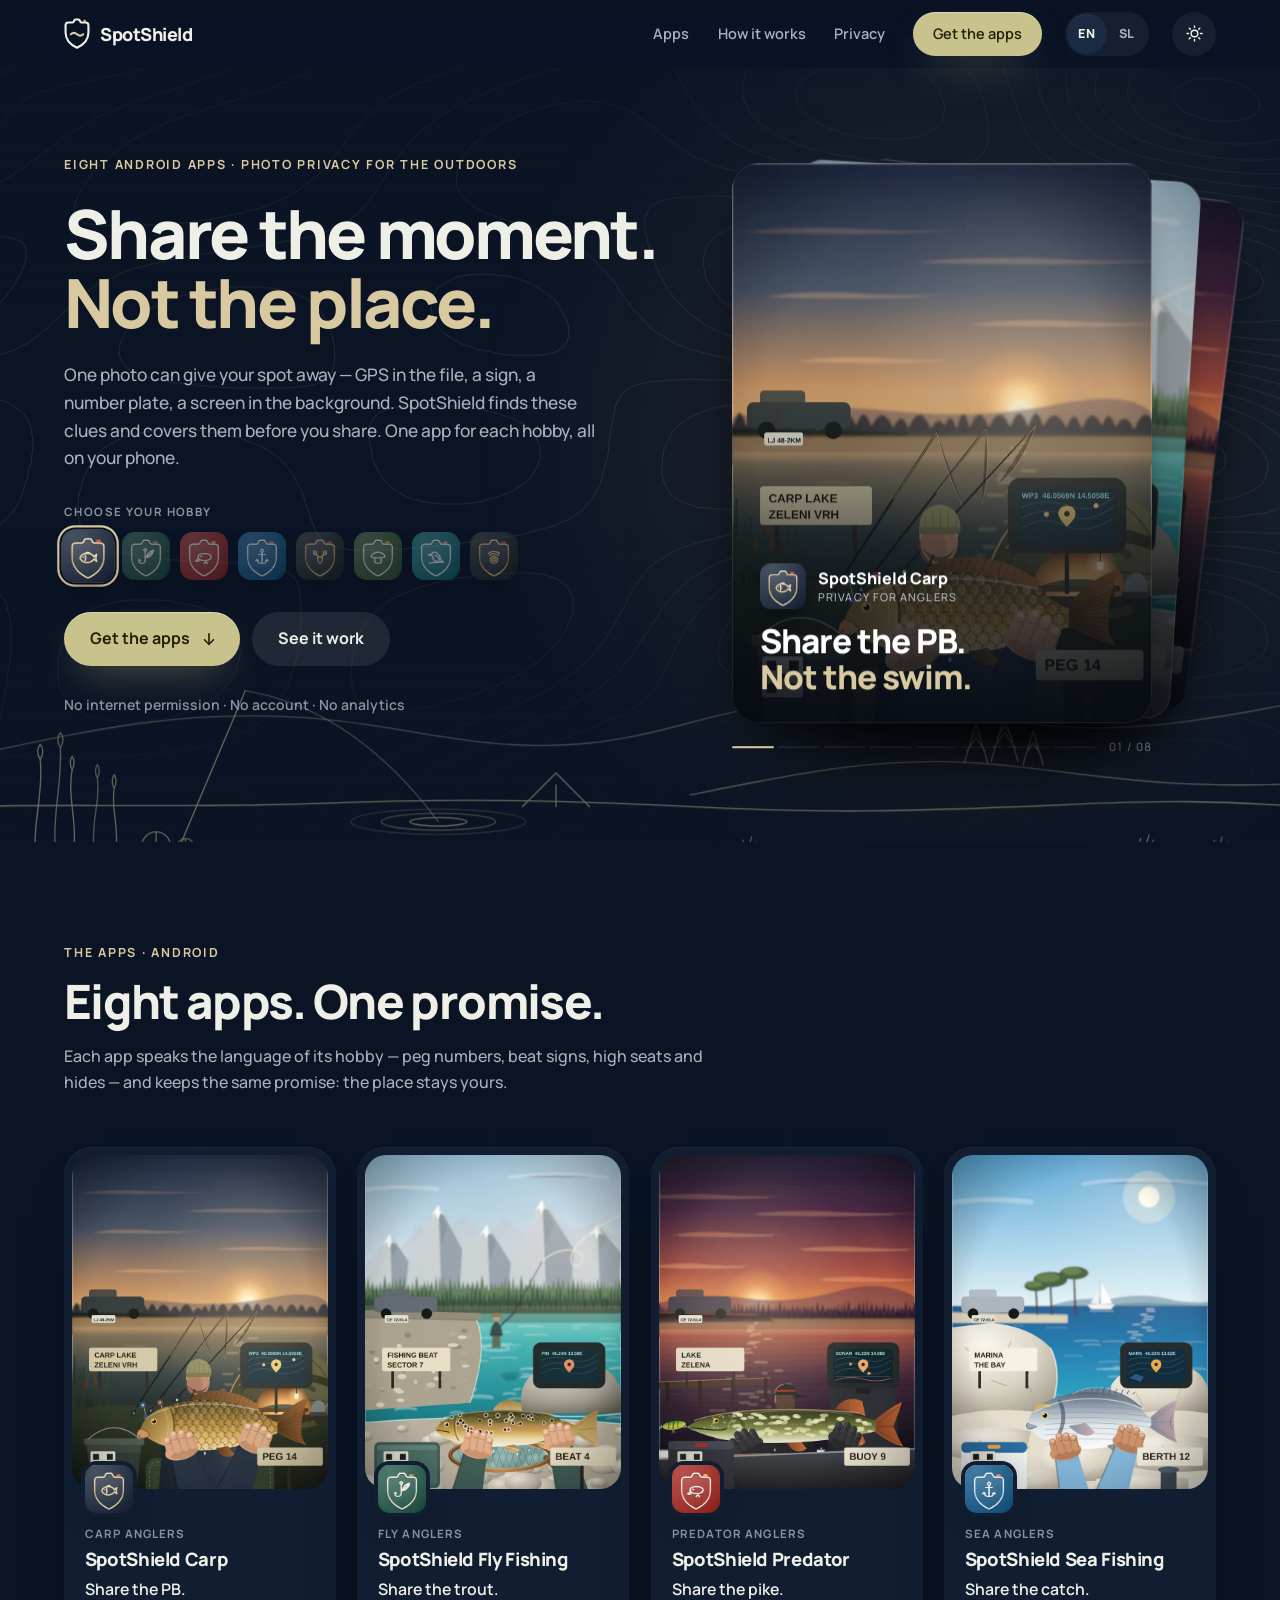
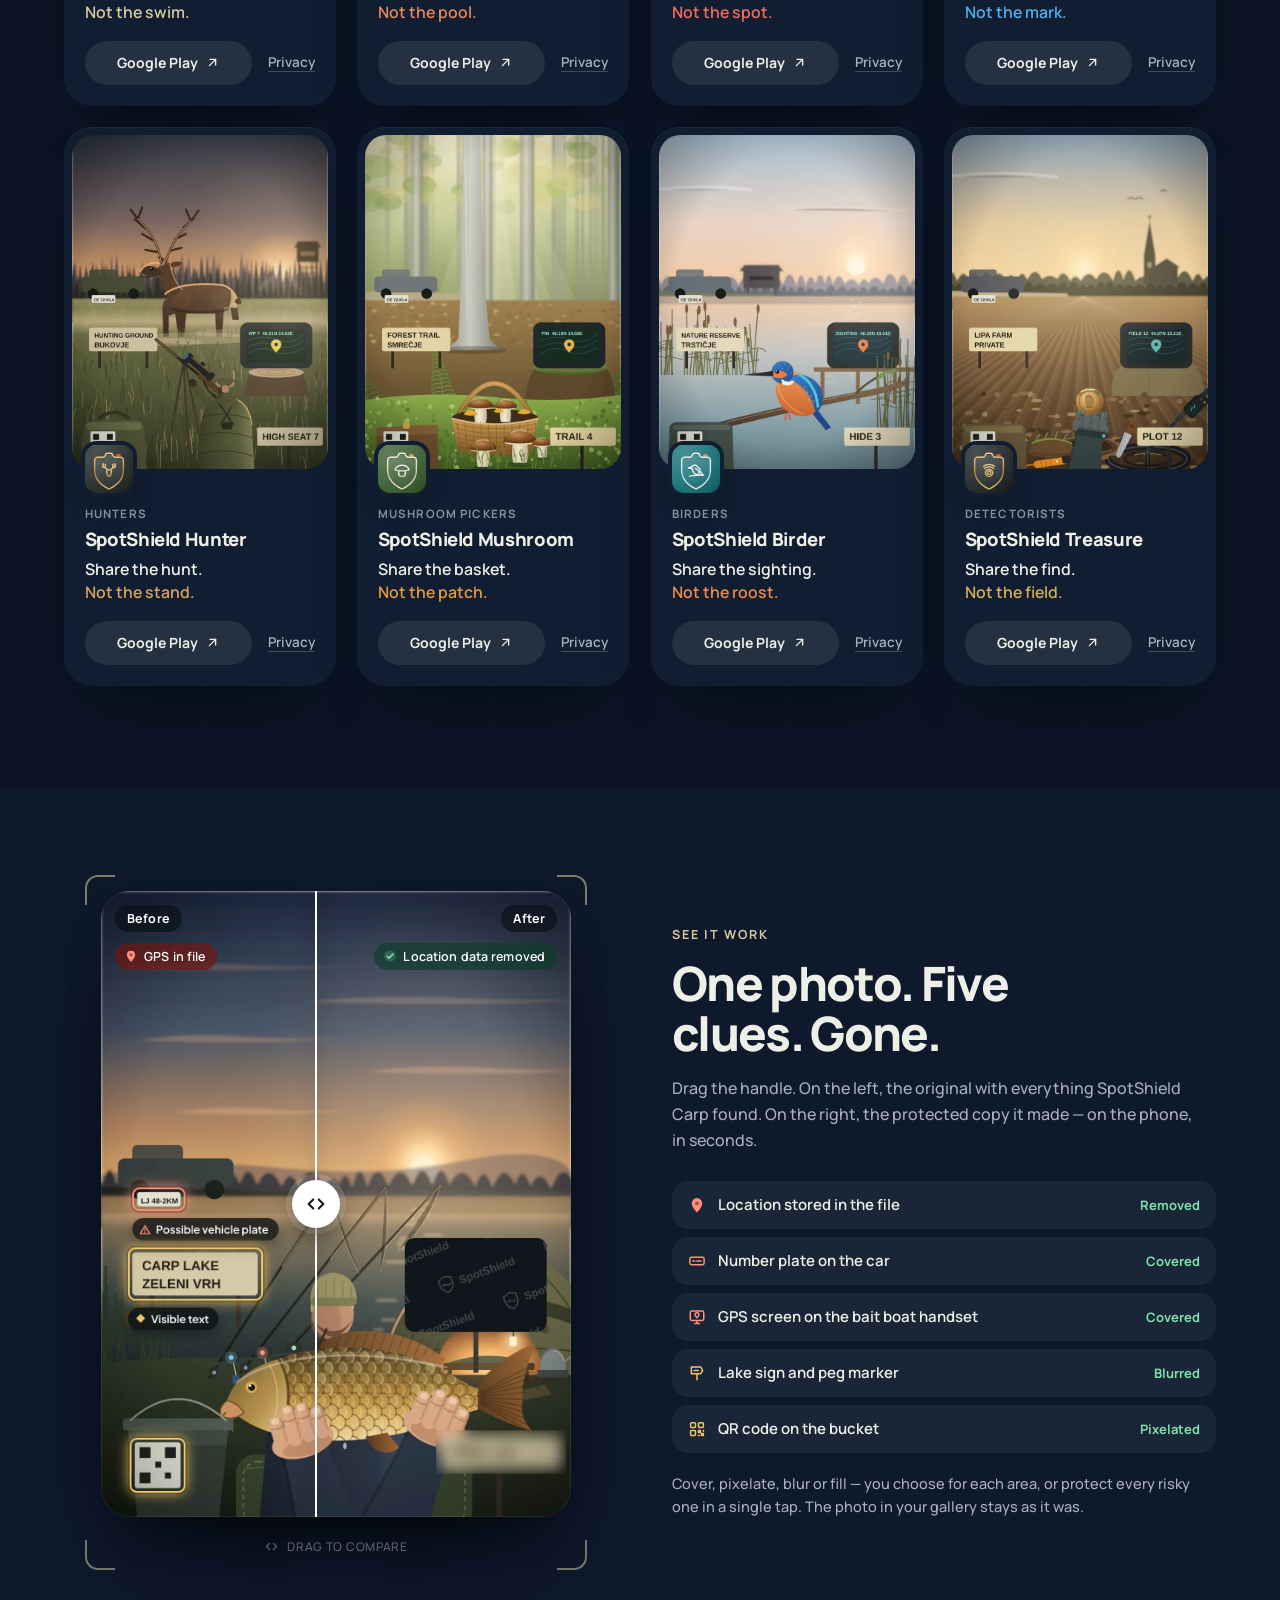
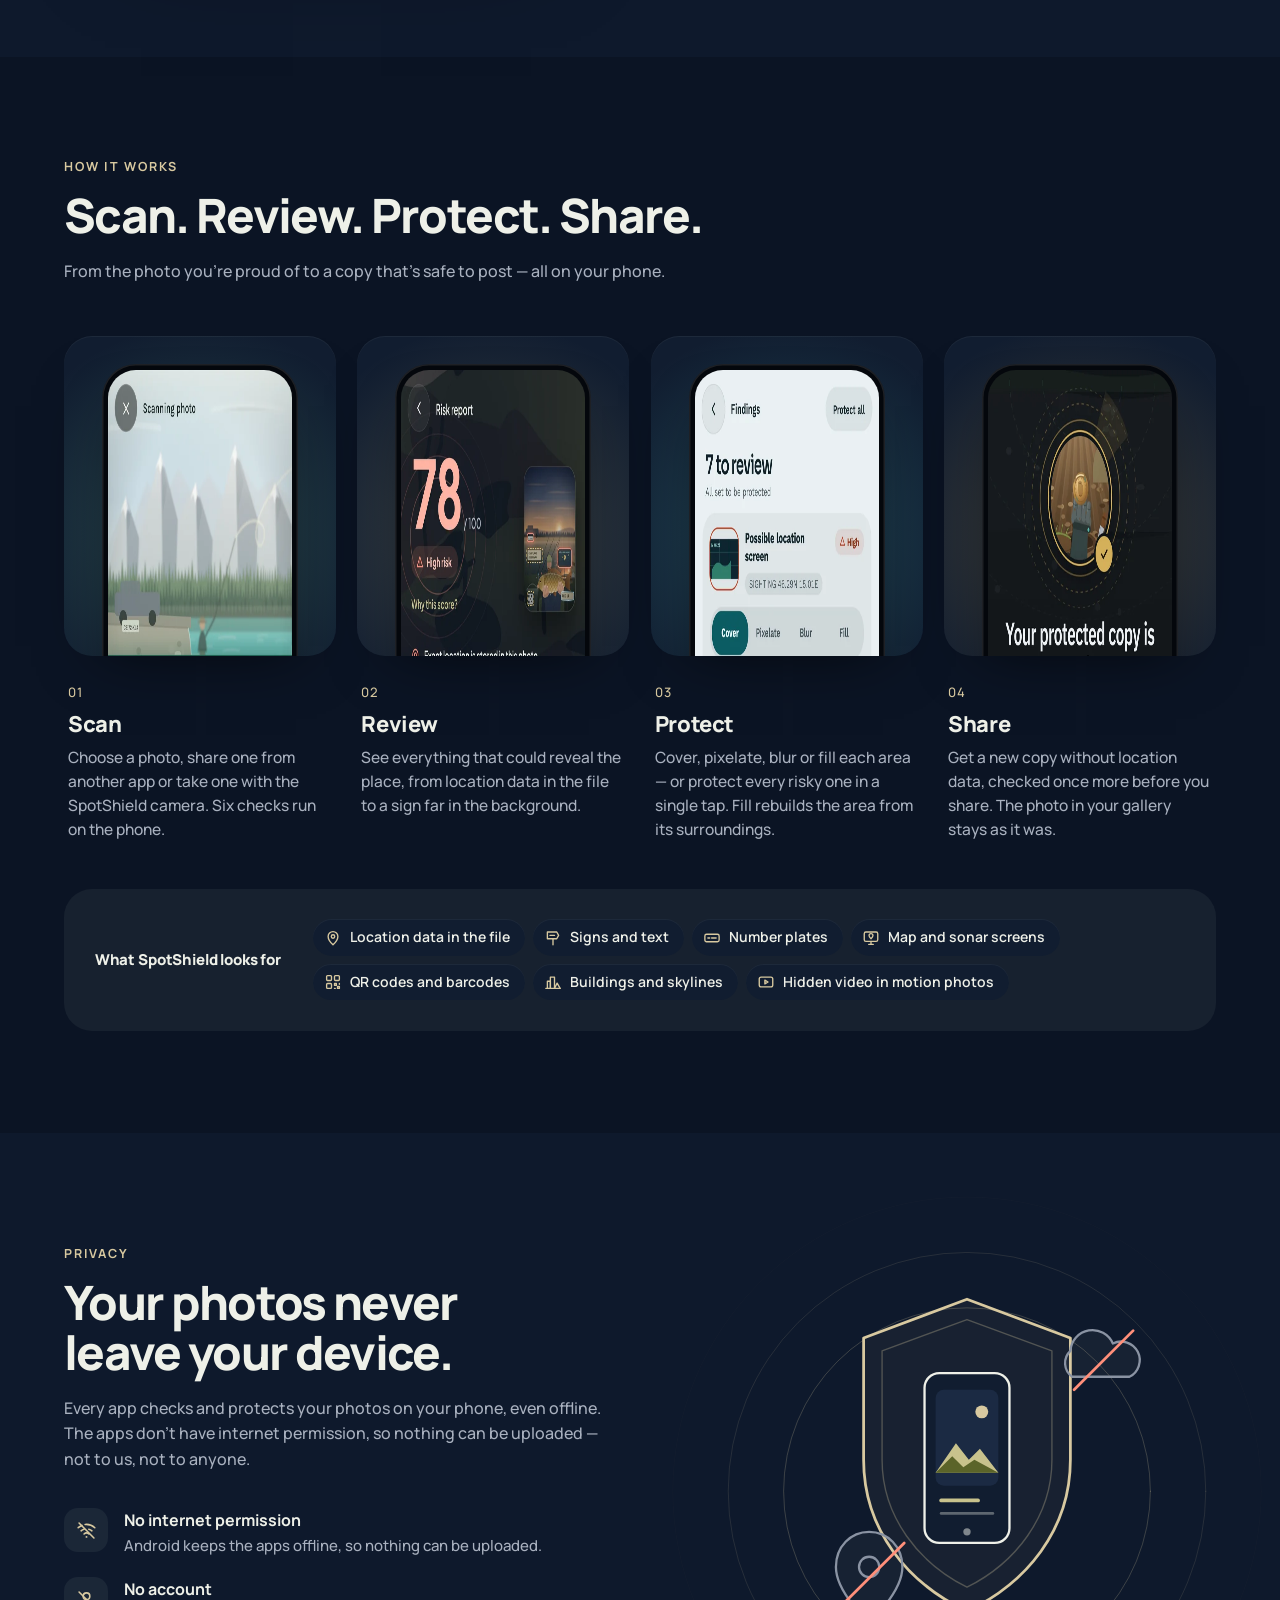
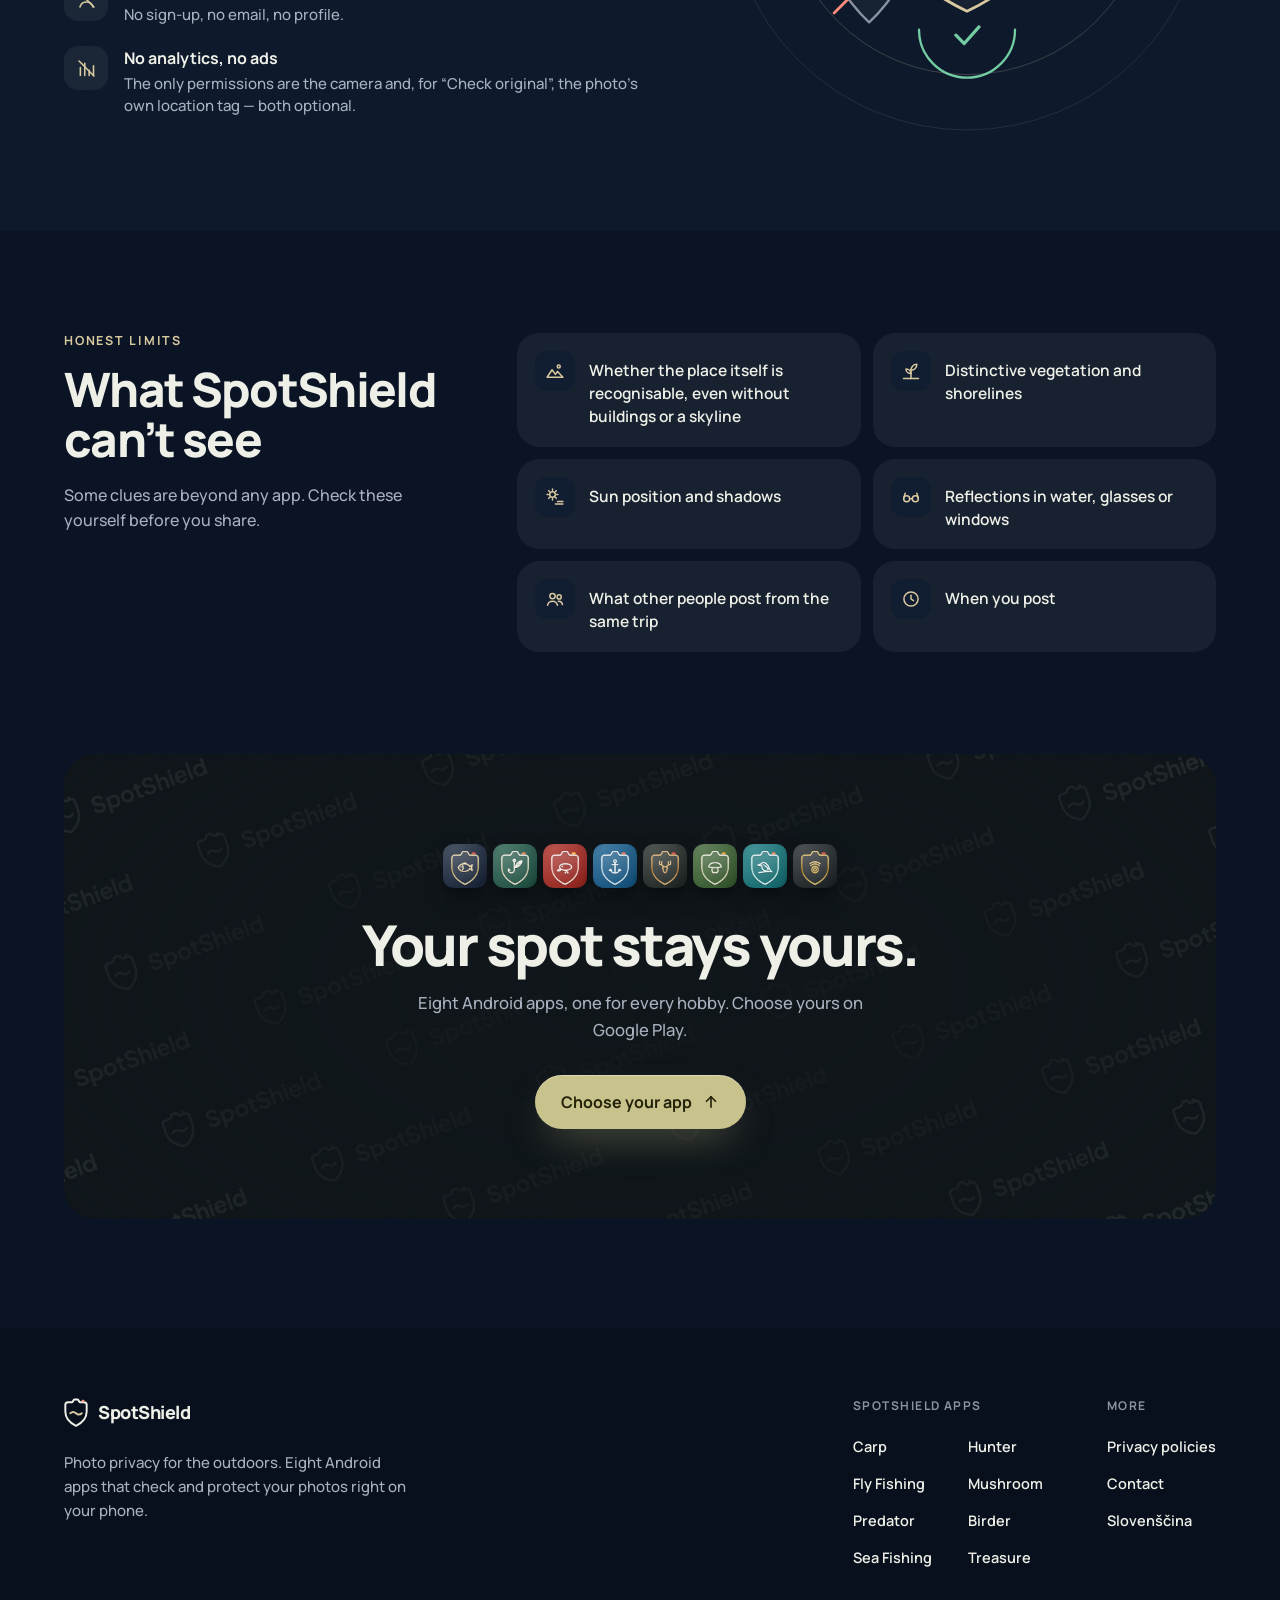
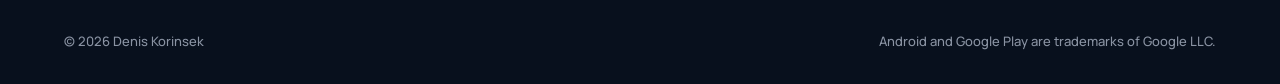
==== index.html @ 64d6c445 "SpotShield website Static site for the eight SpotShield Android apps (English + Slovenian), built fo" ====
<!doctype html>
<html lang="en" data-theme="dark">
<head>
<meta charset="utf-8">
<meta name="viewport" content="width=device-width, initial-scale=1">
<title>SpotShield — Share the moment. Not the place.</title>
<meta name="description" content="Eight Android apps that find and cover the clues that give your spot away — GPS data, signs, number plates, screens — right on your phone. No internet permission, no account, no analytics.">
<meta name="theme-color" content="#0B1424">
<link rel="canonical" href="https://deniskorinsek.github.io/Spotshield-Web/">
<link rel="alternate" hreflang="en" href="https://deniskorinsek.github.io/Spotshield-Web/">
<link rel="alternate" hreflang="sl" href="https://deniskorinsek.github.io/Spotshield-Web/sl/">
<link rel="alternate" hreflang="x-default" href="https://deniskorinsek.github.io/Spotshield-Web/">
<meta property="og:type" content="website">
<meta property="og:site_name" content="SpotShield">
<meta property="og:locale" content="en_GB">
<meta property="og:title" content="SpotShield — Share the moment. Not the place.">
<meta property="og:description" content="Eight Android apps that find and cover the clues that give your spot away — GPS data, signs, number plates, screens — right on your phone. No internet permission, no account, no analytics.">
<meta property="og:url" content="https://deniskorinsek.github.io/Spotshield-Web/">
<meta property="og:image" content="https://deniskorinsek.github.io/Spotshield-Web/assets/img/og-image-en.jpg">
<meta property="og:image:width" content="1200">
<meta property="og:image:height" content="630">
<meta name="twitter:card" content="summary_large_image">
<link rel="icon" href="assets/img/favicon.svg" type="image/svg+xml">
<link rel="icon" href="assets/img/favicon-32.png" sizes="32x32" type="image/png">
<link rel="apple-touch-icon" href="assets/img/apple-touch-icon.png">
<link rel="preload" href="assets/fonts/manrope-latin-800.woff2" as="font" type="font/woff2" crossorigin>
<link rel="preload" href="assets/fonts/manrope-latin-700.woff2" as="font" type="font/woff2" crossorigin>
<link rel="preload" href="assets/fonts/manrope-latin-500.woff2" as="font" type="font/woff2" crossorigin>
<script>(function(){var t='dark';try{var s=localStorage.getItem('spotshield-theme');if(s==='light'||s==='dark')t=s}catch(e){}document.documentElement.setAttribute('data-theme',t)})();</script>
<link rel="stylesheet" href="assets/css/site.css">
<script src="assets/js/site.js" defer></script>
</head>
<body>
<a class="skip" href="#main">Skip to content</a>
<header class="nav" id="top">
<div class="wrap">
<a class="brand" href="#top" aria-label="SpotShield, back to top"><svg aria-hidden="true" viewBox="27 24.5 54 65" width="26" height="31" fill="none" stroke="currentColor" stroke-width="4.4" stroke-linecap="round" stroke-linejoin="round"><path d="M36,34 L44.2,34 Q46,34 46.9,32.4 L48.9,28.8 Q49.6,27.6 51,27.6 L57,27.6 Q58.4,27.6 59.1,28.8 L61.1,32.4 Q62,34 63.8,34 L72,34 Q78,34 78,40 L78,55 C78,70.5 68,80.5 54,87 C40,80.5 30,70.5 30,55 L30,40 Q30,34 36,34 Z"/><path d="M41 58.5 q6.5 -5.6 13 0 t13 0" stroke="var(--accent)"/><rect class="dot" x="66.6" y="28.4" width="6.4" height="4.6" rx="2.3" fill="var(--signal)" stroke="none"/></svg><span>SpotShield</span></a>
<nav class="nav-links" id="menu" aria-label="Main"><a href="#apps">Apps</a><a href="#how">How it works</a><a href="#privacy">Privacy</a><a class="btn btn-primary btn-sm" href="#apps">Get the apps</a></nav>
<div class="lang" role="group" aria-label="Language"><span aria-current="page">EN</span><a href="sl/" hreflang="sl" lang="sl" aria-label="Slovenščina">SL</a></div>
<button class="icon-btn theme" type="button" aria-label="Switch to light mode" data-label-dark="Switch to light mode" data-label-light="Switch to dark mode"><svg class="sun" aria-hidden="true" viewBox="0 0 24 24" width="19" height="19" fill="none" stroke="currentColor" stroke-width="1.8" stroke-linecap="round"><circle cx="12" cy="12" r="4.2"/><path d="M12 2.5v2M12 19.5v2M2.5 12h2M19.5 12h2M5.3 5.3l1.4 1.4M17.3 17.3l1.4 1.4M5.3 18.7l1.4-1.4M17.3 6.7l1.4-1.4"/></svg><svg class="moon" aria-hidden="true" viewBox="0 0 24 24" width="19" height="19" fill="none" stroke="currentColor" stroke-width="1.8" stroke-linecap="round" stroke-linejoin="round"><path d="M20 14.6A8.2 8.2 0 1 1 9.4 4a6.6 6.6 0 0 0 10.6 10.6z"/></svg></button>
<button class="icon-btn menu-btn" type="button" aria-expanded="false" aria-controls="menu" aria-label="Menu"><svg class="bars" aria-hidden="true" viewBox="0 0 24 24" width="20" height="20" fill="none" stroke="currentColor" stroke-width="2" stroke-linecap="round"><path d="M4 7h16M4 12h16M4 17h16"/></svg><svg class="x" aria-hidden="true" viewBox="0 0 24 24" width="20" height="20" fill="none" stroke="currentColor" stroke-width="2" stroke-linecap="round"><path d="M6 6l12 12M18 6L6 18"/></svg></button>
</div>
</header>
<main id="main">
<section class="hero" aria-labelledby="hero-title" data-parallax-root>
<div class="hero-bg" aria-hidden="true"><div class="contour" data-parallax="0.16"></div><div class="fade"></div><div class="drawing" data-parallax="-0.05"><svg viewBox="0 0 1600 320" preserveAspectRatio="xMidYMax slice" fill="none" stroke="currentColor" stroke-width="1.6" stroke-linecap="round" stroke-linejoin="round">
<path d="M0 206 C140 176 250 150 400 160 C520 168 600 200 720 192 C840 184 900 140 1040 138 C1160 136 1230 176 1360 172 C1460 169 1530 150 1600 140" stroke-opacity=".55"/>
<path d="M860 252 C980 228 1080 206 1200 214 C1320 222 1400 248 1600 238" stroke-opacity=".75"/>
<circle cx="1370" cy="96" r="26" stroke-opacity=".7"/>
<path d="M980 92 c10 -12 22 -10 26 0 c4 -10 16 -12 26 0" stroke-opacity=".8"/>
<path d="M1046 116 c7 -8 15 -7 18 0 c3 -7 11 -8 18 0" stroke-opacity=".6"/>
<path d="M1186 214 L1200 168 L1214 214 M1189 200 L1200 184 L1211 200" stroke-opacity=".8"/>
<path d="M1218 212 L1234 158 L1250 212 M1221 196 L1234 178 L1247 196 M1225 184 L1234 170 L1243 184" stroke-opacity=".8"/>
<path d="M1256 216 L1268 176 L1280 216 M1259 204 L1268 190 L1277 204" stroke-opacity=".8"/>
<path d="M0 266 C120 262 260 268 420 262 S700 258 860 266 S1120 272 1300 264 S1500 262 1600 266" stroke-opacity=".9"/>
<path d="M660 266 L700 226 L740 266 M700 266 L700 240" stroke-opacity=".85"/>
<path d="M250 318 L330 128" stroke-opacity=".9"/>
<path d="M330 128 Q460 150 560 284" stroke-opacity=".55"/>
<ellipse cx="560" cy="284" rx="34" ry="5" stroke-opacity=".9"/>
<ellipse cx="560" cy="284" rx="68" ry="10" stroke-opacity=".55"/>
<ellipse cx="560" cy="284" rx="104" ry="15" stroke-opacity=".3"/>
<path d="M80 318 C78 280 90 250 86 210 M86 210 c-4 -6 -4 -14 0 -18 c4 4 4 12 0 18" stroke-opacity=".9"/>
<path d="M104 318 C100 276 112 240 110 196 M110 196 c-4 -6 -4 -14 0 -18 c4 4 4 12 0 18" stroke-opacity=".8"/>
<path d="M126 318 C130 282 118 254 124 222 M124 222 c-3 -5 -3 -12 0 -16 c3 4 3 11 0 16" stroke-opacity=".9"/>
<path d="M150 318 C146 284 158 260 154 232 M154 232 c-3 -5 -3 -12 0 -16 c3 4 3 11 0 16" stroke-opacity=".7"/>
<path d="M176 318 C180 290 170 268 174 244 M174 244 c-3 -5 -3 -12 0 -16 c3 4 3 11 0 16" stroke-opacity=".85"/>
<path d="M206 318 c0 -14 8 -22 18 -22 s18 8 18 22 Z M224 296 v22" stroke-opacity=".85"/>
<path d="M248 318 c0 -9 5 -14 11 -14 s11 5 11 14 Z M259 304 v14" stroke-opacity=".7"/>
<path d="M1392 318 l4 -14 M1400 318 l6 -18 M1408 318 l3 -12" stroke-opacity=".8"/>
<path d="M1480 318 l4 -12 M1488 318 l5 -16 M1496 318 l3 -10" stroke-opacity=".7"/>
<path d="M920 318 l3 -12 M928 318 l5 -16 M936 318 l3 -10" stroke-opacity=".7"/>
</svg></div></div>
<div class="wrap">
<div class="hero-copy">
<p class="eyebrow intro d1">Eight Android apps · Photo privacy for the outdoors</p>
<h1 id="hero-title"><span class="l1 intro d2">Share the moment.</span><span class="l2 intro d3">Not the place.</span></h1>
<p class="lede intro d4">One photo can give your spot away — GPS in the file, a sign, a number plate, a screen in the background. SpotShield finds these clues and covers them before you share. One app for each hobby, all on your phone.</p>
<div class="picker intro d5"><p class="label">Choose your hobby</p><div class="icons" role="group" aria-label="The eight SpotShield apps">
<button type="button" data-pick="0" aria-pressed="true" aria-label="SpotShield Carp"><img src="assets/img/icon-carp.webp" alt="" width="48" height="48"></button>
<button type="button" data-pick="1" aria-pressed="false" aria-label="SpotShield Fly Fishing"><img src="assets/img/icon-fly.webp" alt="" width="48" height="48"></button>
<button type="button" data-pick="2" aria-pressed="false" aria-label="SpotShield Predator"><img src="assets/img/icon-predator.webp" alt="" width="48" height="48"></button>
<button type="button" data-pick="3" aria-pressed="false" aria-label="SpotShield Sea Fishing"><img src="assets/img/icon-sea.webp" alt="" width="48" height="48"></button>
<button type="button" data-pick="4" aria-pressed="false" aria-label="SpotShield Hunter"><img src="assets/img/icon-hunter.webp" alt="" width="48" height="48"></button>
<button type="button" data-pick="5" aria-pressed="false" aria-label="SpotShield Mushroom"><img src="assets/img/icon-mushroom.webp" alt="" width="48" height="48"></button>
<button type="button" data-pick="6" aria-pressed="false" aria-label="SpotShield Birder"><img src="assets/img/icon-birder.webp" alt="" width="48" height="48"></button>
<button type="button" data-pick="7" aria-pressed="false" aria-label="SpotShield Treasure"><img src="assets/img/icon-treasure.webp" alt="" width="48" height="48"></button>
</div></div>
<div class="hero-actions intro d6"><a class="btn btn-primary" href="#apps">Get the apps<svg aria-hidden="true" viewBox="0 0 24 24" width="18" height="18" fill="none" stroke="currentColor" stroke-width="2.2" stroke-linecap="round" stroke-linejoin="round"><path d="M12 5v14"/><path d="M6 13l6 6 6-6"/></svg></a><a class="btn btn-ghost" href="#demo">See it work</a></div>
<p class="trust intro d7">No internet permission · No account · No analytics</p>
</div>
<div class="hero-stage intro stage"><div class="glow" aria-hidden="true"></div><svg class="ripples" aria-hidden="true" viewBox="0 0 2400 2400" fill="none" stroke="currentColor" stroke-width="1"><circle cx="1200" cy="1200" r="300"><animate attributeName="r" values="300;1200" dur="18s" begin="-0s" repeatCount="indefinite"/><animate attributeName="stroke-opacity" values=".24;0" dur="18s" begin="-0s" repeatCount="indefinite"/></circle><circle cx="1200" cy="1200" r="300"><animate attributeName="r" values="300;1200" dur="18s" begin="-3s" repeatCount="indefinite"/><animate attributeName="stroke-opacity" values=".24;0" dur="18s" begin="-3s" repeatCount="indefinite"/></circle><circle cx="1200" cy="1200" r="300"><animate attributeName="r" values="300;1200" dur="18s" begin="-6s" repeatCount="indefinite"/><animate attributeName="stroke-opacity" values=".24;0" dur="18s" begin="-6s" repeatCount="indefinite"/></circle><circle cx="1200" cy="1200" r="300"><animate attributeName="r" values="300;1200" dur="18s" begin="-9s" repeatCount="indefinite"/><animate attributeName="stroke-opacity" values=".24;0" dur="18s" begin="-9s" repeatCount="indefinite"/></circle><circle cx="1200" cy="1200" r="300"><animate attributeName="r" values="300;1200" dur="18s" begin="-12s" repeatCount="indefinite"/><animate attributeName="stroke-opacity" values=".24;0" dur="18s" begin="-12s" repeatCount="indefinite"/></circle><circle cx="1200" cy="1200" r="300"><animate attributeName="r" values="300;1200" dur="18s" begin="-15s" repeatCount="indefinite"/><animate attributeName="stroke-opacity" values=".24;0" dur="18s" begin="-15s" repeatCount="indefinite"/></circle></svg>
<div class="deck-wrap" data-parallax="-0.04"><div class="deck" id="deck" role="group" aria-label="The eight apps, one at a time">
<div class="card app-carp pos-0" data-app="app-carp" aria-hidden="false"><img class="scene" src="assets/img/scene-carp-en.webp" alt="A carp angler at dusk holding a mirror carp by a lake" width="690" height="920"><div class="shade" aria-hidden="true"></div><div class="ring" aria-hidden="true"></div><div class="meta"><div class="row"><img src="assets/img/icon-carp.webp" alt="" width="46" height="46"><div><p class="name">SpotShield Carp</p><p class="kicker">Privacy for anglers</p></div></div><p class="tag"><span class="l1">Share the PB.</span><span class="l2">Not the swim.</span></p></div></div>
<div class="card app-fly pos-1" data-app="app-fly" aria-hidden="true"><img class="scene" src="assets/img/scene-fly-en.webp" alt="A trout held over a clear alpine river, a fly angler wading behind" width="690" height="920"><div class="shade" aria-hidden="true"></div><div class="ring" aria-hidden="true"></div><div class="meta"><div class="row"><img src="assets/img/icon-fly.webp" alt="" width="46" height="46"><div><p class="name">SpotShield Fly Fishing</p><p class="kicker">Privacy for fly anglers</p></div></div><p class="tag"><span class="l1">Share the trout.</span><span class="l2">Not the pool.</span></p></div></div>
<div class="card app-predator pos-2" data-app="app-predator" aria-hidden="true"><img class="scene" src="assets/img/scene-predator-en.webp" alt="A pike held up over a lake at sunset" width="690" height="920"><div class="shade" aria-hidden="true"></div><div class="ring" aria-hidden="true"></div><div class="meta"><div class="row"><img src="assets/img/icon-predator.webp" alt="" width="46" height="46"><div><p class="name">SpotShield Predator</p><p class="kicker">Privacy for predator anglers</p></div></div><p class="tag"><span class="l1">Share the pike.</span><span class="l2">Not the spot.</span></p></div></div>
<div class="card app-sea pos-n" data-app="app-sea" aria-hidden="true"><img class="scene" src="assets/img/scene-sea-en.webp" alt="A sea bream held up at a sunny marina" width="690" height="920" loading="lazy"><div class="shade" aria-hidden="true"></div><div class="ring" aria-hidden="true"></div><div class="meta"><div class="row"><img src="assets/img/icon-sea.webp" alt="" width="46" height="46"><div><p class="name">SpotShield Sea Fishing</p><p class="kicker">Privacy for sea anglers</p></div></div><p class="tag"><span class="l1">Share the catch.</span><span class="l2">Not the mark.</span></p></div></div>
<div class="card app-hunter pos-n" data-app="app-hunter" aria-hidden="true"><img class="scene" src="assets/img/scene-hunter-en.webp" alt="A red deer stag in a hunting ground at dawn, a high seat behind" width="690" height="920" loading="lazy"><div class="shade" aria-hidden="true"></div><div class="ring" aria-hidden="true"></div><div class="meta"><div class="row"><img src="assets/img/icon-hunter.webp" alt="" width="46" height="46"><div><p class="name">SpotShield Hunter</p><p class="kicker">Privacy for hunters</p></div></div><p class="tag"><span class="l1">Share the hunt.</span><span class="l2">Not the stand.</span></p></div></div>
<div class="card app-mushroom pos-n" data-app="app-mushroom" aria-hidden="true"><img class="scene" src="assets/img/scene-mushroom-en.webp" alt="A basket of porcini mushrooms on a forest trail" width="690" height="920" loading="lazy"><div class="shade" aria-hidden="true"></div><div class="ring" aria-hidden="true"></div><div class="meta"><div class="row"><img src="assets/img/icon-mushroom.webp" alt="" width="46" height="46"><div><p class="name">SpotShield Mushroom</p><p class="kicker">Privacy for mushroom pickers</p></div></div><p class="tag"><span class="l1">Share the basket.</span><span class="l2">Not the patch.</span></p></div></div>
<div class="card app-birder pos-n" data-app="app-birder" aria-hidden="true"><img class="scene" src="assets/img/scene-birder-en.webp" alt="A kingfisher on a branch in a reed-lined nature reserve" width="690" height="920" loading="lazy"><div class="shade" aria-hidden="true"></div><div class="ring" aria-hidden="true"></div><div class="meta"><div class="row"><img src="assets/img/icon-birder.webp" alt="" width="46" height="46"><div><p class="name">SpotShield Birder</p><p class="kicker">Privacy for birders</p></div></div><p class="tag"><span class="l1">Share the sighting.</span><span class="l2">Not the roost.</span></p></div></div>
<div class="card app-treasure pos-n" data-app="app-treasure" aria-hidden="true"><img class="scene" src="assets/img/scene-treasure-en.webp" alt="A coin held up over a ploughed field, a metal detector beside it" width="690" height="920" loading="lazy"><div class="shade" aria-hidden="true"></div><div class="ring" aria-hidden="true"></div><div class="meta"><div class="row"><img src="assets/img/icon-treasure.webp" alt="" width="46" height="46"><div><p class="name">SpotShield Treasure</p><p class="kicker">Privacy for detectorists</p></div></div><p class="tag"><span class="l1">Share the find.</span><span class="l2">Not the field.</span></p></div></div>
</div><div class="deck-foot"><div class="bars" aria-hidden="true"><span class="on"><i></i></span><span><i></i></span><span><i></i></span><span><i></i></span><span><i></i></span><span><i></i></span><span><i></i></span><span><i></i></span></div><p class="count"><span id="deck-n">01</span> / 08</p></div></div>
</div>
</div>
</section>
<section class="section" id="apps" aria-labelledby="apps-title" data-reveal>
<div class="wrap">
<div class="reveal"><p class="eyebrow">The apps · Android</p><div class="sec-head"><h2 class="h2" id="apps-title">Eight apps. One promise.</h2><p class="lede">Each app speaks the language of its hobby — peg numbers, beat signs, high seats and hides — and keeps the same promise: the place stays yours.</p></div></div>
<div class="apps-grid">
<article class="app-card app-carp reveal s1" id="app-carp" aria-labelledby="name-carp"><div class="pic"><img src="assets/img/scene-carp-en.webp" alt="A carp angler at dusk holding a mirror carp by a lake" width="690" height="920" loading="lazy"></div><div class="body"><img class="icon" src="assets/img/icon-carp.webp" alt="" width="60" height="60" loading="lazy"><p class="aud">Carp anglers</p><h3 id="name-carp">SpotShield Carp</h3><p class="tag">Share the PB.<br><span class="l2">Not the swim.</span></p><div class="links"><a class="play" href="https://play.google.com/store/apps/details?id=si.spotshield.carp" aria-label="Get SpotShield Carp on Google Play">Google Play<svg aria-hidden="true" viewBox="0 0 24 24" width="15" height="15" fill="none" stroke="currentColor" stroke-width="2.2" stroke-linecap="round" stroke-linejoin="round"><path d="M7 17L17 7"/><path d="M8 7h9v9"/></svg></a><a class="priv" href="https://deniskorinsek.github.io/spotshield-privacy/carp/" aria-label="SpotShield Carp privacy policy">Privacy</a></div></div></article>
<article class="app-card app-fly reveal s2" id="app-fly" aria-labelledby="name-fly"><div class="pic"><img src="assets/img/scene-fly-en.webp" alt="A trout held over a clear alpine river, a fly angler wading behind" width="690" height="920" loading="lazy"></div><div class="body"><img class="icon" src="assets/img/icon-fly.webp" alt="" width="60" height="60" loading="lazy"><p class="aud">Fly anglers</p><h3 id="name-fly">SpotShield Fly Fishing</h3><p class="tag">Share the trout.<br><span class="l2">Not the pool.</span></p><div class="links"><a class="play" href="https://play.google.com/store/apps/details?id=si.spotshield.fly" aria-label="Get SpotShield Fly Fishing on Google Play">Google Play<svg aria-hidden="true" viewBox="0 0 24 24" width="15" height="15" fill="none" stroke="currentColor" stroke-width="2.2" stroke-linecap="round" stroke-linejoin="round"><path d="M7 17L17 7"/><path d="M8 7h9v9"/></svg></a><a class="priv" href="https://deniskorinsek.github.io/spotshield-privacy/fly/" aria-label="SpotShield Fly Fishing privacy policy">Privacy</a></div></div></article>
<article class="app-card app-predator reveal s3" id="app-predator" aria-labelledby="name-predator"><div class="pic"><img src="assets/img/scene-predator-en.webp" alt="A pike held up over a lake at sunset" width="690" height="920" loading="lazy"></div><div class="body"><img class="icon" src="assets/img/icon-predator.webp" alt="" width="60" height="60" loading="lazy"><p class="aud">Predator anglers</p><h3 id="name-predator">SpotShield Predator</h3><p class="tag">Share the pike.<br><span class="l2">Not the spot.</span></p><div class="links"><a class="play" href="https://play.google.com/store/apps/details?id=si.spotshield.predator" aria-label="Get SpotShield Predator on Google Play">Google Play<svg aria-hidden="true" viewBox="0 0 24 24" width="15" height="15" fill="none" stroke="currentColor" stroke-width="2.2" stroke-linecap="round" stroke-linejoin="round"><path d="M7 17L17 7"/><path d="M8 7h9v9"/></svg></a><a class="priv" href="https://deniskorinsek.github.io/spotshield-privacy/predator/" aria-label="SpotShield Predator privacy policy">Privacy</a></div></div></article>
<article class="app-card app-sea reveal s4" id="app-sea" aria-labelledby="name-sea"><div class="pic"><img src="assets/img/scene-sea-en.webp" alt="A sea bream held up at a sunny marina" width="690" height="920" loading="lazy"></div><div class="body"><img class="icon" src="assets/img/icon-sea.webp" alt="" width="60" height="60" loading="lazy"><p class="aud">Sea anglers</p><h3 id="name-sea">SpotShield Sea Fishing</h3><p class="tag">Share the catch.<br><span class="l2">Not the mark.</span></p><div class="links"><a class="play" href="https://play.google.com/store/apps/details?id=si.spotshield.sea" aria-label="Get SpotShield Sea Fishing on Google Play">Google Play<svg aria-hidden="true" viewBox="0 0 24 24" width="15" height="15" fill="none" stroke="currentColor" stroke-width="2.2" stroke-linecap="round" stroke-linejoin="round"><path d="M7 17L17 7"/><path d="M8 7h9v9"/></svg></a><a class="priv" href="https://deniskorinsek.github.io/spotshield-privacy/sea/" aria-label="SpotShield Sea Fishing privacy policy">Privacy</a></div></div></article>
<article class="app-card app-hunter reveal s5" id="app-hunter" aria-labelledby="name-hunter"><div class="pic"><img src="assets/img/scene-hunter-en.webp" alt="A red deer stag in a hunting ground at dawn, a high seat behind" width="690" height="920" loading="lazy"></div><div class="body"><img class="icon" src="assets/img/icon-hunter.webp" alt="" width="60" height="60" loading="lazy"><p class="aud">Hunters</p><h3 id="name-hunter">SpotShield Hunter</h3><p class="tag">Share the hunt.<br><span class="l2">Not the stand.</span></p><div class="links"><a class="play" href="https://play.google.com/store/apps/details?id=si.spotshield.hunter" aria-label="Get SpotShield Hunter on Google Play">Google Play<svg aria-hidden="true" viewBox="0 0 24 24" width="15" height="15" fill="none" stroke="currentColor" stroke-width="2.2" stroke-linecap="round" stroke-linejoin="round"><path d="M7 17L17 7"/><path d="M8 7h9v9"/></svg></a><a class="priv" href="https://deniskorinsek.github.io/spotshield-privacy/hunter/" aria-label="SpotShield Hunter privacy policy">Privacy</a></div></div></article>
<article class="app-card app-mushroom reveal s6" id="app-mushroom" aria-labelledby="name-mushroom"><div class="pic"><img src="assets/img/scene-mushroom-en.webp" alt="A basket of porcini mushrooms on a forest trail" width="690" height="920" loading="lazy"></div><div class="body"><img class="icon" src="assets/img/icon-mushroom.webp" alt="" width="60" height="60" loading="lazy"><p class="aud">Mushroom pickers</p><h3 id="name-mushroom">SpotShield Mushroom</h3><p class="tag">Share the basket.<br><span class="l2">Not the patch.</span></p><div class="links"><a class="play" href="https://play.google.com/store/apps/details?id=si.spotshield.mushroom" aria-label="Get SpotShield Mushroom on Google Play">Google Play<svg aria-hidden="true" viewBox="0 0 24 24" width="15" height="15" fill="none" stroke="currentColor" stroke-width="2.2" stroke-linecap="round" stroke-linejoin="round"><path d="M7 17L17 7"/><path d="M8 7h9v9"/></svg></a><a class="priv" href="https://deniskorinsek.github.io/spotshield-privacy/mushroom/" aria-label="SpotShield Mushroom privacy policy">Privacy</a></div></div></article>
<article class="app-card app-birder reveal s7" id="app-birder" aria-labelledby="name-birder"><div class="pic"><img src="assets/img/scene-birder-en.webp" alt="A kingfisher on a branch in a reed-lined nature reserve" width="690" height="920" loading="lazy"></div><div class="body"><img class="icon" src="assets/img/icon-birder.webp" alt="" width="60" height="60" loading="lazy"><p class="aud">Birders</p><h3 id="name-birder">SpotShield Birder</h3><p class="tag">Share the sighting.<br><span class="l2">Not the roost.</span></p><div class="links"><a class="play" href="https://play.google.com/store/apps/details?id=si.spotshield.birder" aria-label="Get SpotShield Birder on Google Play">Google Play<svg aria-hidden="true" viewBox="0 0 24 24" width="15" height="15" fill="none" stroke="currentColor" stroke-width="2.2" stroke-linecap="round" stroke-linejoin="round"><path d="M7 17L17 7"/><path d="M8 7h9v9"/></svg></a><a class="priv" href="https://deniskorinsek.github.io/spotshield-privacy/birder/" aria-label="SpotShield Birder privacy policy">Privacy</a></div></div></article>
<article class="app-card app-treasure reveal s8" id="app-treasure" aria-labelledby="name-treasure"><div class="pic"><img src="assets/img/scene-treasure-en.webp" alt="A coin held up over a ploughed field, a metal detector beside it" width="690" height="920" loading="lazy"></div><div class="body"><img class="icon" src="assets/img/icon-treasure.webp" alt="" width="60" height="60" loading="lazy"><p class="aud">Detectorists</p><h3 id="name-treasure">SpotShield Treasure</h3><p class="tag">Share the find.<br><span class="l2">Not the field.</span></p><div class="links"><a class="play" href="https://play.google.com/store/apps/details?id=si.spotshield.treasure" aria-label="Get SpotShield Treasure on Google Play">Google Play<svg aria-hidden="true" viewBox="0 0 24 24" width="15" height="15" fill="none" stroke="currentColor" stroke-width="2.2" stroke-linecap="round" stroke-linejoin="round"><path d="M7 17L17 7"/><path d="M8 7h9v9"/></svg></a><a class="priv" href="https://deniskorinsek.github.io/spotshield-privacy/treasure/" aria-label="SpotShield Treasure privacy policy">Privacy</a></div></div></article>
</div>
</div>
</section>
<section class="section demo" id="demo" aria-labelledby="demo-title" data-reveal>
<div class="wrap">
<div class="demo-stage reveal"><div class="compare-wrap"><span class="corner tl" aria-hidden="true"></span><span class="corner tr" aria-hidden="true"></span><span class="corner bl" aria-hidden="true"></span><span class="corner br" aria-hidden="true"></span>
<div class="compare" style="--split:100%"><img src="assets/img/hero-before-en.webp" alt="Original photo of a carp angler at dusk. SpotShield marks a possible vehicle plate, a sign with text, a QR code, a peg marker and a GPS screen." width="1080" height="1440" loading="lazy">
<span class="pill l">Before</span><span class="pill gps"><svg aria-hidden="true" viewBox="0 0 24 24" width="14" height="14"><path d="M12 22s7-6.4 7-12.2A7 7 0 0 0 5 9.8C5 15.6 12 22 12 22z" fill="#FF8F7A"/><circle cx="12" cy="9.8" r="2.6" fill="#000" opacity=".45"/></svg>GPS in file</span>
<div class="after"><img src="assets/img/hero-after-en.webp" alt="Protected copy: the plate and the GPS screen are covered, the sign and the peg marker are blurred, the QR code is pixelated and the location data is removed." width="1080" height="1440" loading="lazy"><span class="pill r">After</span><span class="pill ok"><svg aria-hidden="true" viewBox="0 0 24 24" width="14" height="14"><circle cx="12" cy="12" r="10" fill="#7FE0B0" opacity=".22"/><path d="M7 12.4l3.3 3.3L17.2 8.8" fill="none" stroke="#7FE0B0" stroke-width="2.6" stroke-linecap="round" stroke-linejoin="round"/></svg>Location data removed</span></div>
<div class="edge" aria-hidden="true"></div><div class="bar" aria-hidden="true"></div><div class="knob" aria-hidden="true"><svg aria-hidden="true" viewBox="0 0 24 24" width="22" height="22" fill="none" stroke="#10161A" stroke-width="2.2" stroke-linecap="round" stroke-linejoin="round"><path d="M9 7l-5 5 5 5"/><path d="M15 7l5 5-5 5"/></svg></div>
<input type="range" min="0" max="100" step="1" value="44" aria-label="Compare the original photo with the protected copy"></div>
<p class="hint"><svg aria-hidden="true" viewBox="0 0 24 24" width="15" height="15" fill="none" stroke="currentColor" stroke-width="2" stroke-linecap="round" stroke-linejoin="round"><path d="M9 7l-5 5 5 5"/><path d="M15 7l5 5-5 5"/></svg>Drag to compare</p></div></div>
<div class="demo-copy reveal s2"><p class="eyebrow">See it work</p><h2 class="h2" id="demo-title">One photo. Five clues. Gone.</h2><p class="lede">Drag the handle. On the left, the original with everything SpotShield Carp found. On the right, the protected copy it made — on the phone, in seconds.</p><ul class="found">
<li class="reveal s3"><svg aria-hidden="true" viewBox="0 0 24 24" width="18" height="18"><path d="M12 22s7-6.4 7-12.2A7 7 0 0 0 5 9.8C5 15.6 12 22 12 22z" fill="var(--signal)"/><circle cx="12" cy="9.8" r="2.6" fill="#000" opacity=".4"/></svg><span>Location stored in the file</span><b>Removed</b></li>
<li class="reveal s4"><svg aria-hidden="true" viewBox="0 0 24 24" width="18" height="18" fill="none" stroke="currentColor" stroke-width="1.8" stroke-linecap="round" stroke-linejoin="round" style="stroke:var(--signal);stroke-width:2"><rect x="2.5" y="7" width="19" height="10" rx="2.2"/><path d="M6.5 12h2.5M11.5 12h6"/></svg><span>Number plate on the car</span><b>Covered</b></li>
<li class="reveal s5"><svg aria-hidden="true" viewBox="0 0 24 24" width="18" height="18" fill="none" stroke="currentColor" stroke-width="1.8" stroke-linecap="round" stroke-linejoin="round" style="stroke:var(--signal);stroke-width:2"><rect x="3" y="4" width="18" height="12.5" rx="2.2"/><path d="M9 20.5h6M12 16.5v4"/><path d="M12 13s-2.6-2.3-2.6-4.2a2.6 2.6 0 0 1 5.2 0C14.6 10.7 12 13 12 13z"/></svg><span>GPS screen on the bait boat handset</span><b>Covered</b></li>
<li class="reveal s6"><svg aria-hidden="true" viewBox="0 0 24 24" width="18" height="18" fill="none" stroke="currentColor" stroke-width="1.8" stroke-linecap="round" stroke-linejoin="round" style="stroke:var(--warn);stroke-width:2"><path d="M12 13v8"/><path d="M4.5 4h12.5l2.5 4.5-2.5 4.5H4.5z"/><path d="M8 8.5h6"/></svg><span>Lake sign and peg marker</span><b>Blurred</b></li>
<li class="reveal s7"><svg aria-hidden="true" viewBox="0 0 24 24" width="18" height="18" fill="none" stroke="currentColor" stroke-width="1.8" stroke-linecap="round" stroke-linejoin="round" style="stroke:var(--warn);stroke-width:2"><rect x="3.5" y="3.5" width="6.5" height="6.5" rx="1.2"/><rect x="14" y="3.5" width="6.5" height="6.5" rx="1.2"/><rect x="3.5" y="14" width="6.5" height="6.5" rx="1.2"/><path d="M14 14h2.5v2.5H14zM18 18h2.5v2.5H18zM20.5 14v1M14 20.5h1"/></svg><span>QR code on the bucket</span><b>Pixelated</b></li>
</ul><p class="note">Cover, pixelate, blur or fill — you choose for each area, or protect every risky one in a single tap. The photo in your gallery stays as it was.</p></div>
</div>
</section>
<section class="section" id="how" aria-labelledby="how-title" data-reveal>
<div class="wrap">
<div class="reveal"><p class="eyebrow">How it works</p><div class="sec-head"><h2 class="h2" id="how-title">Scan. Review. Protect. Share.</h2><p class="lede">From the photo you’re proud of to a copy that’s safe to post — all on your phone.</p></div></div>
<ol class="steps">
<li class="step reveal s1"><div class="shot"><div class="halo" aria-hidden="true"></div><div class="phone"><img src="assets/img/step1-en.webp" alt="SpotShield Fly Fishing scanning a photo: three of six checks done" width="390" height="844" loading="lazy"></div></div><div class="txt"><p class="num">01</p><h3>Scan</h3><p>Choose a photo, share one from another app or take one with the SpotShield camera. Six checks run on the phone.</p></div></li>
<li class="step reveal s2"><div class="shot"><div class="halo" aria-hidden="true"></div><div class="phone"><img src="assets/img/step2-en.webp" alt="SpotShield Carp risk report: 78 out of 100, high risk" width="390" height="844" loading="lazy"></div></div><div class="txt"><p class="num">02</p><h3>Review</h3><p>See everything that could reveal the place, from location data in the file to a sign far in the background.</p></div></li>
<li class="step reveal s3"><div class="shot"><div class="halo" aria-hidden="true"></div><div class="phone"><img src="assets/img/step3-en.webp" alt="SpotShield Birder findings: choose cover, pixelate, blur or fill for each area" width="390" height="844" loading="lazy"></div></div><div class="txt"><p class="num">03</p><h3>Protect</h3><p>Cover, pixelate, blur or fill each area — or protect every risky one in a single tap. Fill rebuilds the area from its surroundings.</p></div></li>
<li class="step reveal s4"><div class="shot"><div class="halo" aria-hidden="true"></div><div class="phone"><img src="assets/img/step4-en.webp" alt="SpotShield Treasure: your protected copy is ready, with every check passed" width="390" height="844" loading="lazy"></div></div><div class="txt"><p class="num">04</p><h3>Share</h3><p>Get a new copy without location data, checked once more before you share. The photo in your gallery stays as it was.</p></div></li>
</ol>
<div class="checks reveal s5"><h3>What SpotShield looks for</h3><ul><li><svg aria-hidden="true" viewBox="0 0 24 24" width="18" height="18" fill="none" stroke="currentColor" stroke-width="1.8" stroke-linecap="round" stroke-linejoin="round"><path d="M12 21s-6.5-5.9-6.5-11a6.5 6.5 0 0 1 13 0c0 5.1-6.5 11-6.5 11z"/><circle cx="12" cy="10" r="2.3"/></svg>Location data in the file</li><li><svg aria-hidden="true" viewBox="0 0 24 24" width="18" height="18" fill="none" stroke="currentColor" stroke-width="1.8" stroke-linecap="round" stroke-linejoin="round"><path d="M12 13v8"/><path d="M4.5 4h12.5l2.5 4.5-2.5 4.5H4.5z"/><path d="M8 8.5h6"/></svg>Signs and text</li><li><svg aria-hidden="true" viewBox="0 0 24 24" width="18" height="18" fill="none" stroke="currentColor" stroke-width="1.8" stroke-linecap="round" stroke-linejoin="round"><rect x="2.5" y="7" width="19" height="10" rx="2.2"/><path d="M6.5 12h2.5M11.5 12h6"/></svg>Number plates</li><li><svg aria-hidden="true" viewBox="0 0 24 24" width="18" height="18" fill="none" stroke="currentColor" stroke-width="1.8" stroke-linecap="round" stroke-linejoin="round"><rect x="3" y="4" width="18" height="12.5" rx="2.2"/><path d="M9 20.5h6M12 16.5v4"/><path d="M12 13s-2.6-2.3-2.6-4.2a2.6 2.6 0 0 1 5.2 0C14.6 10.7 12 13 12 13z"/></svg>Map and sonar screens</li><li><svg aria-hidden="true" viewBox="0 0 24 24" width="18" height="18" fill="none" stroke="currentColor" stroke-width="1.8" stroke-linecap="round" stroke-linejoin="round"><rect x="3.5" y="3.5" width="6.5" height="6.5" rx="1.2"/><rect x="14" y="3.5" width="6.5" height="6.5" rx="1.2"/><rect x="3.5" y="14" width="6.5" height="6.5" rx="1.2"/><path d="M14 14h2.5v2.5H14zM18 18h2.5v2.5H18zM20.5 14v1M14 20.5h1"/></svg>QR codes and barcodes</li><li><svg aria-hidden="true" viewBox="0 0 24 24" width="18" height="18" fill="none" stroke="currentColor" stroke-width="1.8" stroke-linecap="round" stroke-linejoin="round"><path d="M2.5 20.5h19"/><path d="M4.5 20.5V11h4v9.5"/><path d="M8.5 20.5V5.5h5.5v15"/><path d="M14 20.5l3.5-7 4 7"/></svg>Buildings and skylines</li><li><svg aria-hidden="true" viewBox="0 0 24 24" width="18" height="18" fill="none" stroke="currentColor" stroke-width="1.8" stroke-linecap="round" stroke-linejoin="round"><rect x="3" y="5.5" width="18" height="13" rx="2.5"/><path d="M10.5 9.5v5l4.2-2.5z"/></svg>Hidden video in motion photos</li></ul></div>
</div>
</section>
<section class="privacy" id="privacy" aria-labelledby="privacy-title" data-reveal data-parallax-root>
<div class="wrap">
<div class="privacy-copy reveal"><p class="eyebrow">Privacy</p><h2 class="h2" id="privacy-title">Your photos never leave your device.</h2><p class="lede">Every app checks and protects your photos on your phone, even offline. The apps don’t have internet permission, so nothing can be uploaded — not to us, not to anyone.</p><ul class="pillars">
<li class="reveal s2"><span class="ic" aria-hidden="true"><svg aria-hidden="true" viewBox="0 0 24 24" width="21" height="21" fill="none" stroke="currentColor" stroke-width="1.8" stroke-linecap="round" stroke-linejoin="round"><path d="M2.5 8.8a14 14 0 0 1 4.3-2.6M10.4 5.1A14 14 0 0 1 21.5 8.8M5.8 12.4a9 9 0 0 1 3.4-1.9M14.6 10.6a9 9 0 0 1 3.6 1.8M9.2 16a4 4 0 0 1 5.6 0"/><circle cx="12" cy="19.3" r="1.1" fill="currentColor" stroke="none"/><path d="M3.5 3.5l17 17"/></svg></span><div><b>No internet permission</b><p>Android keeps the apps offline, so nothing can be uploaded.</p></div></li>
<li class="reveal s3"><span class="ic" aria-hidden="true"><svg aria-hidden="true" viewBox="0 0 24 24" width="21" height="21" fill="none" stroke="currentColor" stroke-width="1.8" stroke-linecap="round" stroke-linejoin="round"><circle cx="12" cy="8.2" r="3.8"/><path d="M4.5 20.5c1.2-3.8 4.2-5.6 7.5-5.6s6.3 1.8 7.5 5.6"/><path d="M3.5 3.5l17 17"/></svg></span><div><b>No account</b><p>No sign-up, no email, no profile.</p></div></li>
<li class="reveal s4"><span class="ic" aria-hidden="true"><svg aria-hidden="true" viewBox="0 0 24 24" width="21" height="21" fill="none" stroke="currentColor" stroke-width="1.8" stroke-linecap="round" stroke-linejoin="round"><path d="M5 20V11M10 20V6M15 20v-6M20 20V9"/><path d="M3.5 3.5l17 17"/></svg></span><div><b>No analytics, no ads</b><p>The only permissions are the camera and, for “Check original”, the photo’s own location tag — both optional.</p></div></li>
</ul></div>
<div class="privacy-art reveal s2" data-parallax="0.07"><svg role="img" aria-label="Illustration: a phone with a photo sits inside a shield; ripples spread around it, while a cloud and a map pin are crossed out." viewBox="0 0 520 520" fill="none" stroke-linecap="round" stroke-linejoin="round"><g class="rip" stroke="#D8C9A0" stroke-width="1"><circle cx="260" cy="270" r="150"><animate attributeName="r" values="150;330" dur="9s" begin="-0s" repeatCount="indefinite"/><animate attributeName="stroke-opacity" values=".35;0" dur="9s" begin="-0s" repeatCount="indefinite"/></circle><circle cx="260" cy="270" r="150"><animate attributeName="r" values="150;330" dur="9s" begin="-3s" repeatCount="indefinite"/><animate attributeName="stroke-opacity" values=".35;0" dur="9s" begin="-3s" repeatCount="indefinite"/></circle><circle cx="260" cy="270" r="150"><animate attributeName="r" values="150;330" dur="9s" begin="-6s" repeatCount="indefinite"/><animate attributeName="stroke-opacity" values=".35;0" dur="9s" begin="-6s" repeatCount="indefinite"/></circle></g><path d="M260 62 L372 104 V236 c0 76-48 134-112 164 C196 370 148 312 148 236 V104 Z" fill="rgba(216,201,160,.05)" stroke="#D8C9A0" stroke-width="3"/><path d="M260 84 L352 118 V236 c0 62-40 112-92 138 C208 348 168 298 168 236 V118 Z" stroke="#D8C9A0" stroke-opacity=".3" stroke-width="1.5"/><g><rect x="214" y="142" width="92" height="184" rx="16" fill="#111D30" stroke="#EEF0E8" stroke-width="2.5"/><rect x="226" y="160" width="68" height="104" rx="9" fill="#1B2A43"/><circle cx="276" cy="184" r="7" fill="#D8C9A0"/><path d="M226 250 L248 218 L262 236 L274 224 L294 250 Z" fill="#C8C28C"/><path d="M226 250 L244 232 L256 244 L268 236 L294 250" fill="#4F5A1E" opacity=".9"/><path d="M232 280 h40" stroke="#C8C28C" stroke-width="4"/><path d="M232 294 h56" stroke="#EEF0E8" stroke-opacity=".35" stroke-width="3"/><circle cx="260" cy="314" r="4" fill="#EEF0E8" fill-opacity=".5"/></g><g class="float-a" stroke="#8A93A3" stroke-width="2.5"><path d="M372 118 a24 24 0 0 1 46 -8 a20 20 0 0 1 18 36 h-62 a18 18 0 0 1 -2 -28" fill="rgba(238,240,232,.04)"/><path d="M376 160 l64 -64" stroke="#FF8F7A" stroke-width="3"/></g><g class="float-b" stroke="#8A93A3" stroke-width="2.5"><path d="M118 352 c0 -22 16 -38 36 -38 s36 16 36 38 c0 28 -36 60 -36 60 s-36 -32 -36 -60 z" fill="rgba(238,240,232,.04)"/><circle cx="154" cy="352" r="11"/><path d="M116 402 l76 -76" stroke="#FF8F7A" stroke-width="3"/></g><g opacity=".9"><path d="M312 420 a52 52 0 0 1 -104 0" stroke="#7FE0B0" stroke-width="2.5"/><path d="M248 426 l9 9 16 -18" stroke="#7FE0B0" stroke-width="3.5"/></g></svg></div>
</div>
</section>
<section class="section limits" id="limits" aria-labelledby="limits-title" data-reveal>
<div class="wrap">
<div class="limits-copy reveal"><p class="eyebrow">Honest limits</p><h2 class="h2" id="limits-title">What SpotShield can’t see</h2><p class="lede">Some clues are beyond any app. Check these yourself before you share.</p></div>
<ul class="limits-grid"><li class="reveal s1"><span class="ic" aria-hidden="true"><svg aria-hidden="true" viewBox="0 0 24 24" width="20" height="20" fill="none" stroke="currentColor" stroke-width="1.8" stroke-linecap="round" stroke-linejoin="round"><path d="M2.5 19.5l6-9 4 5.5 2.5-3.5 6.5 7z"/><circle cx="16.5" cy="6.5" r="1.8"/></svg></span><p>Whether the place itself is recognisable, even without buildings or a skyline</p></li><li class="reveal s2"><span class="ic" aria-hidden="true"><svg aria-hidden="true" viewBox="0 0 24 24" width="20" height="20" fill="none" stroke="currentColor" stroke-width="1.8" stroke-linecap="round" stroke-linejoin="round"><path d="M12 21V11"/><path d="M12 11c0-4 3-7 7-7 0 4-3 7-7 7z"/><path d="M12 15c0-3-2.5-5.5-6-5.5 0 3 2.5 5.5 6 5.5z"/><path d="M3 21h18"/></svg></span><p>Distinctive vegetation and shorelines</p></li><li class="reveal s3"><span class="ic" aria-hidden="true"><svg aria-hidden="true" viewBox="0 0 24 24" width="20" height="20" fill="none" stroke="currentColor" stroke-width="1.8" stroke-linecap="round" stroke-linejoin="round"><circle cx="9" cy="9" r="3.4"/><path d="M9 2.5v1.4M9 14.1v1.4M2.5 9h1.4M14.1 9h1.4M4.4 4.4l1 1M12.6 12.6l1 1M4.4 13.6l1-1M12.6 5.4l1-1"/><path d="M12.5 20.5h9M15 17.5h6.5"/></svg></span><p>Sun position and shadows</p></li><li class="reveal s4"><span class="ic" aria-hidden="true"><svg aria-hidden="true" viewBox="0 0 24 24" width="20" height="20" fill="none" stroke="currentColor" stroke-width="1.8" stroke-linecap="round" stroke-linejoin="round"><circle cx="6.8" cy="14" r="3.6"/><circle cx="17.2" cy="14" r="3.6"/><path d="M10.4 14h3.2M3.2 14L5 7.5M20.8 14L19 7.5"/></svg></span><p>Reflections in water, glasses or windows</p></li><li class="reveal s5"><span class="ic" aria-hidden="true"><svg aria-hidden="true" viewBox="0 0 24 24" width="20" height="20" fill="none" stroke="currentColor" stroke-width="1.8" stroke-linecap="round" stroke-linejoin="round"><circle cx="9" cy="8.5" r="3.2"/><path d="M3 19.5c.7-3.2 3-4.9 6-4.9s5.3 1.7 6 4.9"/><circle cx="17" cy="9.5" r="2.5"/><path d="M16 14.7c2.5-.3 4.4 1 5 4"/></svg></span><p>What other people post from the same trip</p></li><li class="reveal s6"><span class="ic" aria-hidden="true"><svg aria-hidden="true" viewBox="0 0 24 24" width="20" height="20" fill="none" stroke="currentColor" stroke-width="1.8" stroke-linecap="round" stroke-linejoin="round"><circle cx="12" cy="12" r="8.5"/><path d="M12 7.5V12l3 2"/></svg></span><p>When you post</p></li></ul>
</div>
</section>
<section class="cta" aria-labelledby="cta-title" data-reveal>
<div class="wrap">
<div class="cta-box reveal" data-parallax-root>
<div class="pattern-wrap" data-parallax="0.08" aria-hidden="true"><img class="pattern" src="assets/img/band.webp" alt="" width="2560" height="1040" loading="lazy"></div><div class="veil" aria-hidden="true"></div>
<div class="icons" aria-hidden="true"><img src="assets/img/icon-carp.webp" alt="" width="44" height="44" loading="lazy"><img src="assets/img/icon-fly.webp" alt="" width="44" height="44" loading="lazy"><img src="assets/img/icon-predator.webp" alt="" width="44" height="44" loading="lazy"><img src="assets/img/icon-sea.webp" alt="" width="44" height="44" loading="lazy"><img src="assets/img/icon-hunter.webp" alt="" width="44" height="44" loading="lazy"><img src="assets/img/icon-mushroom.webp" alt="" width="44" height="44" loading="lazy"><img src="assets/img/icon-birder.webp" alt="" width="44" height="44" loading="lazy"><img src="assets/img/icon-treasure.webp" alt="" width="44" height="44" loading="lazy"></div>
<h2 id="cta-title">Your spot stays yours.</h2><p>Eight Android apps, one for every hobby. Choose yours on Google Play.</p><a class="btn" href="#apps">Choose your app<svg aria-hidden="true" viewBox="0 0 24 24" width="18" height="18" fill="none" stroke="currentColor" stroke-width="2.2" stroke-linecap="round" stroke-linejoin="round"><path d="M12 19V5"/><path d="M6 11l6-6 6 6"/></svg></a>
</div>
</div>
</section>
</main>
<footer class="footer">
<div class="wrap">
<div class="top">
<div class="about"><a class="brand" href="#top" aria-label="SpotShield, back to top"><svg aria-hidden="true" viewBox="27 24.5 54 65" width="24" height="29" fill="none" stroke="currentColor" stroke-width="4.4" stroke-linecap="round" stroke-linejoin="round"><path d="M36,34 L44.2,34 Q46,34 46.9,32.4 L48.9,28.8 Q49.6,27.6 51,27.6 L57,27.6 Q58.4,27.6 59.1,28.8 L61.1,32.4 Q62,34 63.8,34 L72,34 Q78,34 78,40 L78,55 C78,70.5 68,80.5 54,87 C40,80.5 30,70.5 30,55 L30,40 Q30,34 36,34 Z"/><path d="M41 58.5 q6.5 -5.6 13 0 t13 0" stroke="var(--accent)"/><rect class="dot" x="66.6" y="28.4" width="6.4" height="4.6" rx="2.3" fill="var(--signal)" stroke="none"/></svg><span>SpotShield</span></a><p>Photo privacy for the outdoors. Eight Android apps that check and protect your photos right on your phone.</p></div>
<div class="cols"><nav aria-labelledby="f-apps"><h4 id="f-apps">SpotShield apps</h4><ul class="two"><li><a href="https://play.google.com/store/apps/details?id=si.spotshield.carp">Carp</a></li><li><a href="https://play.google.com/store/apps/details?id=si.spotshield.fly">Fly Fishing</a></li><li><a href="https://play.google.com/store/apps/details?id=si.spotshield.predator">Predator</a></li><li><a href="https://play.google.com/store/apps/details?id=si.spotshield.sea">Sea Fishing</a></li><li><a href="https://play.google.com/store/apps/details?id=si.spotshield.hunter">Hunter</a></li><li><a href="https://play.google.com/store/apps/details?id=si.spotshield.mushroom">Mushroom</a></li><li><a href="https://play.google.com/store/apps/details?id=si.spotshield.birder">Birder</a></li><li><a href="https://play.google.com/store/apps/details?id=si.spotshield.treasure">Treasure</a></li></ul></nav>
<nav aria-labelledby="f-more"><h4 id="f-more">More</h4><ul><li><a href="https://deniskorinsek.github.io/spotshield-privacy/">Privacy policies</a></li><li><a href="mailto:korinsekdenis+play@gmail.com">Contact</a></li><li><a href="sl/" hreflang="sl" lang="sl">Slovenščina</a></li></ul></nav></div>
</div>
<div class="bottom"><p>© 2026 Denis Korinsek</p><p>Android and Google Play are trademarks of Google LLC.</p></div>
</div>
</footer>
</body>
</html>
---- assets/css/site.css ----
/* SpotShield — website styles. Self-hosted Manrope (OFL). */

@font-face{font-family:'Manrope';font-style:normal;font-weight:400;font-display:swap;src:url(../fonts/manrope-latin-ext-400.woff2) format('woff2');unicode-range:U+0100-02BA,U+02BD-02C5,U+02C7-02CC,U+02CE-02D7,U+02DD-02FF,U+0304,U+0308,U+0329,U+1D00-1DBF,U+1E00-1E9F,U+1EF2-1EFF,U+2020,U+20A0-20AB,U+20AD-20C0,U+2113,U+2C60-2C7F,U+A720-A7FF}
@font-face{font-family:'Manrope';font-style:normal;font-weight:400;font-display:swap;src:url(../fonts/manrope-latin-400.woff2) format('woff2');unicode-range:U+0000-00FF,U+0131,U+0152-0153,U+02BB-02BC,U+02C6,U+02DA,U+02DC,U+0304,U+0308,U+0329,U+2000-206F,U+20AC,U+2122,U+2191,U+2193,U+2212,U+2215,U+FEFF,U+FFFD}
@font-face{font-family:'Manrope';font-style:normal;font-weight:500;font-display:swap;src:url(../fonts/manrope-latin-ext-500.woff2) format('woff2');unicode-range:U+0100-02BA,U+02BD-02C5,U+02C7-02CC,U+02CE-02D7,U+02DD-02FF,U+0304,U+0308,U+0329,U+1D00-1DBF,U+1E00-1E9F,U+1EF2-1EFF,U+2020,U+20A0-20AB,U+20AD-20C0,U+2113,U+2C60-2C7F,U+A720-A7FF}
@font-face{font-family:'Manrope';font-style:normal;font-weight:500;font-display:swap;src:url(../fonts/manrope-latin-500.woff2) format('woff2');unicode-range:U+0000-00FF,U+0131,U+0152-0153,U+02BB-02BC,U+02C6,U+02DA,U+02DC,U+0304,U+0308,U+0329,U+2000-206F,U+20AC,U+2122,U+2191,U+2193,U+2212,U+2215,U+FEFF,U+FFFD}
@font-face{font-family:'Manrope';font-style:normal;font-weight:600;font-display:swap;src:url(../fonts/manrope-latin-ext-600.woff2) format('woff2');unicode-range:U+0100-02BA,U+02BD-02C5,U+02C7-02CC,U+02CE-02D7,U+02DD-02FF,U+0304,U+0308,U+0329,U+1D00-1DBF,U+1E00-1E9F,U+1EF2-1EFF,U+2020,U+20A0-20AB,U+20AD-20C0,U+2113,U+2C60-2C7F,U+A720-A7FF}
@font-face{font-family:'Manrope';font-style:normal;font-weight:600;font-display:swap;src:url(../fonts/manrope-latin-600.woff2) format('woff2');unicode-range:U+0000-00FF,U+0131,U+0152-0153,U+02BB-02BC,U+02C6,U+02DA,U+02DC,U+0304,U+0308,U+0329,U+2000-206F,U+20AC,U+2122,U+2191,U+2193,U+2212,U+2215,U+FEFF,U+FFFD}
@font-face{font-family:'Manrope';font-style:normal;font-weight:700;font-display:swap;src:url(../fonts/manrope-latin-ext-700.woff2) format('woff2');unicode-range:U+0100-02BA,U+02BD-02C5,U+02C7-02CC,U+02CE-02D7,U+02DD-02FF,U+0304,U+0308,U+0329,U+1D00-1DBF,U+1E00-1E9F,U+1EF2-1EFF,U+2020,U+20A0-20AB,U+20AD-20C0,U+2113,U+2C60-2C7F,U+A720-A7FF}
@font-face{font-family:'Manrope';font-style:normal;font-weight:700;font-display:swap;src:url(../fonts/manrope-latin-700.woff2) format('woff2');unicode-range:U+0000-00FF,U+0131,U+0152-0153,U+02BB-02BC,U+02C6,U+02DA,U+02DC,U+0304,U+0308,U+0329,U+2000-206F,U+20AC,U+2122,U+2191,U+2193,U+2212,U+2215,U+FEFF,U+FFFD}
@font-face{font-family:'Manrope';font-style:normal;font-weight:800;font-display:swap;src:url(../fonts/manrope-latin-ext-800.woff2) format('woff2');unicode-range:U+0100-02BA,U+02BD-02C5,U+02C7-02CC,U+02CE-02D7,U+02DD-02FF,U+0304,U+0308,U+0329,U+1D00-1DBF,U+1E00-1E9F,U+1EF2-1EFF,U+2020,U+20A0-20AB,U+20AD-20C0,U+2113,U+2C60-2C7F,U+A720-A7FF}
@font-face{font-family:'Manrope';font-style:normal;font-weight:800;font-display:swap;src:url(../fonts/manrope-latin-800.woff2) format('woff2');unicode-range:U+0000-00FF,U+0131,U+0152-0153,U+02BB-02BC,U+02C6,U+02DA,U+02DC,U+0304,U+0308,U+0329,U+2000-206F,U+20AC,U+2122,U+2191,U+2193,U+2212,U+2215,U+FEFF,U+FFFD}

/* ---------- theme ---------- */
:root{
  --bg:#0B1424; --bg2:#0E192C; --surface:#111D30; --text:#EEF0E8; --muted:#A9B1BF; --faint:#8A93A3;
  --fill:rgba(238,240,232,.055); --fill2:rgba(238,240,232,.09); --line:rgba(238,240,232,.22); --hair:rgba(238,240,232,.12);
  --primary:#C8C28C; --on-primary:#232108; --accent:#D8C9A0; --signal:#FF8F7A; --warn:#F2C766; --ok:#7FE0B0;
  --nav:rgba(11,20,36,.74); --glow:rgba(216,201,160,.13); --seg-on:#1B2A43; --phone:#04070C; --band:#0E192C; --footer:#08101D;
  --draw:#D8C9A0; --draw-op:.5; --contour-op:.3; --ripple:#D8C9A0; --ripple-op:1;
  --shadow-hero:0 50px 100px -40px rgba(0,0,0,.85),0 24px 48px -24px rgba(0,0,0,.5);
  --shadow-card:inset 0 1px 0 rgba(238,240,232,.05),0 30px 60px -40px rgba(0,0,0,.8);
  --shadow-chip:inset 0 1px 0 rgba(238,240,232,.05); --shadow-icon:0 12px 24px -10px rgba(0,0,0,.7);
  --glow-primary:0 18px 40px -16px rgba(200,194,140,.5),inset 0 1px 0 rgba(255,255,255,.35);
  --g1:rgba(108,199,165,.26); --g2:rgba(200,194,140,.24); --g3:rgba(79,193,196,.26); --g4:rgba(212,175,90,.24);
  --c-carp:#D8C9A0; --c-fly:#E8875C; --c-predator:#F26A5C; --c-sea:#4FB0EA; --c-hunter:#D9A35E; --c-mushroom:#E39A3B; --c-birder:#F08A4B; --c-treasure:#D4AF5A;
  --ease:cubic-bezier(.2,.7,.2,1);
  color-scheme:dark;
}
:root[data-theme="light"]{
  --bg:#F1EFE6; --bg2:#E9E6DB; --surface:#FCFBF6; --text:#12203A; --muted:#46506A; --faint:#5B6479;
  --fill:rgba(18,32,58,.05); --fill2:rgba(18,32,58,.075); --line:rgba(18,32,58,.25); --hair:rgba(18,32,58,.12);
  --primary:#4F5A1E; --on-primary:#F7F6EE; --accent:#7A6532; --signal:#B8462A; --warn:#9A720A; --ok:#2E7D5B;
  --nav:rgba(241,239,230,.8); --glow:rgba(122,101,50,.12); --seg-on:#FFFFFF; --phone:#0B0E12; --band:#0B1424; --footer:#E8E5D9;
  --draw:#12203A; --draw-op:.36; --contour-op:.25; --ripple:#12203A; --ripple-op:.6;
  --shadow-hero:0 50px 90px -44px rgba(18,32,58,.55),0 20px 40px -24px rgba(18,32,58,.3);
  --shadow-card:0 1px 2px rgba(18,32,58,.05),0 24px 48px -34px rgba(18,32,58,.4);
  --shadow-chip:0 1px 2px rgba(18,32,58,.07); --shadow-icon:0 12px 22px -12px rgba(18,32,58,.55);
  --glow-primary:0 16px 34px -16px rgba(79,90,30,.55),inset 0 1px 0 rgba(255,255,255,.22);
  --g1:rgba(31,92,74,.16); --g2:rgba(79,90,30,.16); --g3:rgba(11,92,99,.16); --g4:rgba(139,106,31,.16);
  --c-carp:#7A6532; --c-fly:#B5552E; --c-predator:#B3261E; --c-sea:#1E78B4; --c-hunter:#8A5A1C; --c-mushroom:#9A5A0E; --c-birder:#A84A16; --c-treasure:#8B6A1F;
  color-scheme:light;
}

/* ---------- base ---------- */
*,*::before,*::after{box-sizing:border-box}
html{scroll-behavior:smooth;-webkit-text-size-adjust:100%}
body{margin:0;background:var(--bg);color:var(--text);font-family:'Manrope',ui-sans-serif,system-ui,-apple-system,'Segoe UI',sans-serif;font-size:16px;line-height:1.6;-webkit-font-smoothing:antialiased;-moz-osx-font-smoothing:grayscale;overflow-x:clip;transition:background-color .35s ease,color .35s ease}
img,svg{display:block;max-width:100%}
a{color:inherit}
button{font:inherit;color:inherit}
h1,h2,h3,p,ul,ol{margin:0}
ul,ol{padding:0;list-style:none}
.wrap{max-width:1328px;margin:0 auto;padding-inline:clamp(20px,5vw,64px)}
.skip{position:absolute;left:16px;top:-60px;z-index:100;padding:10px 14px;border-radius:10px;background:var(--text);color:var(--bg);font-weight:700;text-decoration:none}
.skip:focus{top:12px}
:focus-visible{outline:2px solid var(--accent);outline-offset:3px;border-radius:6px}
::selection{background:var(--accent);color:var(--bg)}
.eyebrow{font-size:12.5px;line-height:1.3;font-weight:700;letter-spacing:.14em;text-transform:uppercase;color:var(--accent)}
.h2{margin-top:16px;font-size:clamp(32px,3.7vw,54px);line-height:1.05;letter-spacing:-.035em;font-weight:800;text-wrap:balance}
.lede{margin-top:18px;font-size:clamp(16px,1.25vw,18px);line-height:1.6;font-weight:500;color:var(--muted);text-wrap:pretty}
.sec-head{max-width:680px}
.btn{display:inline-flex;align-items:center;justify-content:center;gap:10px;height:54px;padding:0 26px;border:0;border-radius:999px;font-size:16px;font-weight:700;text-decoration:none;cursor:pointer;transition:transform .25s var(--ease),box-shadow .25s var(--ease),background-color .25s ease}
.btn:hover{transform:translateY(-2px)}
.btn:active{transform:translateY(0)}
.btn-primary{padding-right:22px;background:var(--primary);color:var(--on-primary);box-shadow:var(--glow-primary)}
.btn-primary:hover{box-shadow:var(--glow-primary),0 24px 48px -20px rgba(0,0,0,.45)}
.btn-ghost{background:var(--fill2);color:var(--text)}
.btn-ghost:hover{background:var(--line)}
.btn-sm{height:44px;padding:0 20px;font-size:14.5px}

/* ---------- nav ---------- */
.nav{position:sticky;top:0;z-index:50;background:var(--nav);backdrop-filter:saturate(150%) blur(18px);-webkit-backdrop-filter:saturate(150%) blur(18px);box-shadow:0 1px 0 transparent;transition:box-shadow .3s ease}
.nav.scrolled{box-shadow:0 1px 0 var(--hair)}
.nav .wrap{height:clamp(64px,5.3vw,76px);display:flex;align-items:center;gap:clamp(12px,1.8vw,24px)}
.brand{display:inline-flex;align-items:center;gap:10px;color:var(--text);text-decoration:none;flex:0 0 auto}
.brand span{font-size:18px;font-weight:800;letter-spacing:-.025em}
.brand .dot{animation:pulse 2.8s ease-in-out infinite}
@keyframes pulse{0%,100%{opacity:1}50%{opacity:.35}}
.nav-links{flex:1 1 auto;display:flex;justify-content:flex-end;align-items:center;gap:clamp(20px,2.2vw,32px)}
.nav-links a{font-size:14.5px;font-weight:600;color:var(--muted);text-decoration:none;transition:color .2s ease}
.nav-links a:hover{color:var(--text)}
.nav-links .btn{color:var(--on-primary)}
.lang{flex:0 0 auto;display:inline-flex;padding:2px;border-radius:999px;background:var(--fill)}
.lang a,.lang span{display:inline-flex;align-items:center;justify-content:center;min-width:40px;height:40px;padding:0 10px;border-radius:999px;font-size:12.5px;font-weight:800;letter-spacing:.06em;text-decoration:none;color:var(--muted)}
.lang span{background:var(--seg-on);color:var(--text);box-shadow:var(--shadow-chip)}
.lang a:hover{color:var(--text)}
.icon-btn{flex:0 0 auto;display:inline-flex;align-items:center;justify-content:center;width:44px;height:44px;padding:0;border:0;border-radius:999px;background:var(--fill);color:var(--text);cursor:pointer;transition:background-color .2s ease}
.icon-btn:hover{background:var(--fill2)}
.theme .sun,.theme .moon{display:none}
:root[data-theme="dark"] .theme .sun{display:block}
:root[data-theme="light"] .theme .moon{display:block}
.menu-btn{display:none}
.menu-btn .x{display:none}
.nav.open .menu-btn .bars{display:none}
.nav.open .menu-btn .x{display:block}
@media (max-width:860px){
  .nav-links{position:absolute;left:0;right:0;top:100%;flex-direction:column;align-items:stretch;gap:0;padding:8px 20px 16px;background:var(--bg);border-bottom:1px solid var(--hair);box-shadow:0 30px 50px -30px rgba(0,0,0,.6);display:none}
  .nav.open .nav-links{display:flex}
  .nav-links a{padding:14px 4px;font-size:16px;border-bottom:1px solid var(--hair)}
  .nav-links .btn{margin-top:12px;border-bottom:0}
  .menu-btn{display:inline-flex}
  .lang{margin-left:auto}
}

/* ---------- hero ---------- */
.hero{position:relative;overflow:hidden}
.hero-bg{position:absolute;inset:0;pointer-events:none}
.hero-bg .contour{position:absolute;left:50%;top:-40px;width:max(1600px,120%);aspect-ratio:1.6;background:var(--draw);opacity:var(--contour-op);-webkit-mask:url(../img/contour-map.svg) 50% 0/100% auto no-repeat;mask:url(../img/contour-map.svg) 50% 0/100% auto no-repeat;transform:translate3d(-50%,var(--py,0px),0);will-change:transform}
.hero-bg .fade{position:absolute;inset:0;background:linear-gradient(180deg,color-mix(in srgb,var(--bg) 60%,transparent) 0%,transparent 30%,transparent 60%,var(--bg) 100%)}
.hero-bg .drawing{position:absolute;left:0;right:0;bottom:-10px;height:clamp(170px,21vw,310px);color:var(--draw);opacity:var(--draw-op);mask-image:linear-gradient(180deg,transparent 0%,#000 45%);-webkit-mask-image:linear-gradient(180deg,transparent 0%,#000 45%);will-change:transform}
.hero-bg .drawing svg{width:100%;height:100%}
.hero .wrap{position:relative;padding-block:clamp(28px,4vw,64px) clamp(56px,7vw,104px);display:flex;flex-wrap:wrap;align-items:center;gap:clamp(40px,5vw,72px)}
.hero-copy{flex:1 1 500px;min-width:0;max-width:640px}
.hero-copy .eyebrow{color:var(--accent)}
.hero h1{margin-top:26px;font-size:clamp(40px,5.3vw,76px);line-height:1.02;letter-spacing:-.04em;font-weight:800}
.hero h1 .l2{display:block;color:var(--accent)}
.hero h1 .l1{display:block}
.hero-copy p.lede{margin-top:24px;max-width:31em;font-size:clamp(17px,1.35vw,19.5px)}
.picker{margin-top:32px}
.picker .label{margin-bottom:12px;font-size:11.5px;line-height:1.4;font-weight:700;letter-spacing:.12em;text-transform:uppercase;color:var(--faint)}
.picker .icons{display:flex;flex-wrap:wrap;gap:clamp(6px,2vw,10px)}
.picker button{display:block;width:clamp(32px,8.4vw,48px);height:clamp(32px,8.4vw,48px);padding:0;border:0;border-radius:26%;background:transparent;cursor:pointer;opacity:.5;transition:transform .35s ease,opacity .35s ease,box-shadow .35s ease}
.picker button img{width:100%;height:100%;border-radius:26%;box-shadow:var(--shadow-icon)}
.picker button:hover{opacity:.85;transform:scale(1.06)}
.picker button[aria-pressed="true"]{opacity:1;transform:scale(1.1);box-shadow:0 0 0 2px var(--bg),0 0 0 4px var(--accent)}
.hero-actions{margin-top:32px;display:flex;flex-wrap:wrap;gap:12px}
.trust{margin-top:28px;font-size:14px;line-height:1.5;font-weight:600;color:var(--faint)}
.hero-stage{position:relative;flex:1 1 380px;min-width:0;display:flex;flex-direction:column;align-items:center}
.hero-stage .glow{position:absolute;left:50%;top:50%;width:1000px;height:1000px;transform:translate(-50%,-50%);border-radius:50%;background:radial-gradient(closest-side,var(--glow),transparent);pointer-events:none}
.ripples{position:absolute;left:50%;top:50%;width:2400px;height:2400px;transform:translate(-50%,-50%);color:var(--ripple);opacity:var(--ripple-op);pointer-events:none}
.deck-wrap{position:relative;width:min(520px,100%);padding:44px 64px 0 0;perspective:1200px}
.deck{position:relative;aspect-ratio:3/4;transform-style:preserve-3d;transform:rotateX(var(--rx,0deg)) rotateY(var(--ry,0deg));transition:transform .6s var(--ease)}
.card{position:absolute;inset:0;border-radius:26px;overflow:hidden;background:#0B1424;box-shadow:var(--shadow-hero);transform-origin:50% 100%;transition:transform .8s var(--ease),opacity .6s ease}
.card img.scene{position:absolute;inset:0;width:100%;height:100%;object-fit:cover}
.card .shade{position:absolute;inset:0;background:linear-gradient(180deg,rgba(7,12,20,0) 40%,rgba(7,12,20,.55) 68%,rgba(7,12,20,.92) 100%)}
.card .ring{position:absolute;inset:0;border-radius:inherit;box-shadow:inset 0 0 0 1px rgba(255,255,255,.08)}
.card .meta{position:absolute;left:0;right:0;bottom:0;padding:clamp(18px,2.4vw,28px);color:#fff;opacity:0;transform:translateY(10px);transition:opacity .45s ease .25s,transform .45s ease .25s}
.card .meta .row{display:flex;align-items:center;gap:12px}
.card .meta .row img{width:46px;height:46px;border-radius:24%;box-shadow:0 10px 24px -8px rgba(0,0,0,.8)}
.card .meta .name{font-size:16px;line-height:1.3;font-weight:800}
.card .meta .kicker{margin-top:1px;font-size:11px;line-height:1.4;letter-spacing:.1em;text-transform:uppercase;color:#C9CFD8}
.card .meta .tag{margin-top:14px;font-size:clamp(24px,2.6vw,36px);line-height:1.08;letter-spacing:-.03em;font-weight:800;text-wrap:balance}
.card .meta .tag .l2{display:block;color:var(--tc)}
.card.app-carp{--tc:#D8C9A0}.card.app-fly{--tc:#E8875C}.card.app-predator{--tc:#F26A5C}.card.app-sea{--tc:#4FB0EA}.card.app-hunter{--tc:#D9A35E}.card.app-mushroom{--tc:#E39A3B}.card.app-birder{--tc:#F08A4B}.card.app-treasure{--tc:#D4AF5A}
.card.pos-0{transform:translate(0,0) rotate(0) scale(1);opacity:1;z-index:8}
.card.pos-0 .meta{opacity:1;transform:translateY(0)}
.card.pos-1{transform:translate(26px,-16px) rotate(3.5deg) scale(.96);opacity:1;z-index:7}
.card.pos-2{transform:translate(50px,-32px) rotate(7deg) scale(.92);opacity:1;z-index:6}
.card.pos-n{transform:translate(70px,-46px) rotate(10deg) scale(.88);opacity:0;z-index:5}
.deck-foot{margin-top:18px;display:flex;align-items:center;gap:14px}
.deck-foot .bars{flex:1 1 auto;display:flex;gap:4px}
.deck-foot .bars span{flex:1 1 0;height:2px;border-radius:2px;background:var(--hair);overflow:hidden}
.deck-foot .bars span i{display:block;height:100%;background:var(--accent);transform:scaleX(0);transform-origin:0 50%;transition:transform .5s ease}
.deck-foot .bars span.on i{transform:scaleX(1)}
.deck-foot .count{flex:0 0 auto;font-size:11.5px;line-height:1;font-weight:500;letter-spacing:.08em;text-transform:uppercase;color:var(--faint);font-variant-numeric:tabular-nums}

/* ---------- intro ---------- */
.intro{opacity:0;transform:translateY(18px);transition:opacity .9s var(--ease),transform .9s var(--ease)}
.intro.stage{transform:translateY(22px);transition-duration:1.1s;transition-delay:.25s}
.ready .intro{opacity:1;transform:none}
.ready .intro.d1{transition-delay:.05s}.ready .intro.d2{transition-delay:.15s}.ready .intro.d3{transition-delay:.27s}.ready .intro.d4{transition-delay:.38s}.ready .intro.d5{transition-delay:.5s}.ready .intro.d6{transition-delay:.6s}.ready .intro.d7{transition-delay:.7s}

/* ---------- reveal ---------- */
.reveal{opacity:0;transform:translateY(26px);transition:opacity .9s var(--ease),transform .9s var(--ease)}
.in .reveal,.reveal.in{opacity:1;transform:none}
.in .reveal.s1{transition-delay:.08s}.in .reveal.s2{transition-delay:.16s}.in .reveal.s3{transition-delay:.24s}.in .reveal.s4{transition-delay:.32s}.in .reveal.s5{transition-delay:.4s}.in .reveal.s6{transition-delay:.48s}.in .reveal.s7{transition-delay:.56s}.in .reveal.s8{transition-delay:.64s}

/* ---------- sections ---------- */
.section{padding-block:clamp(56px,8vw,120px);scroll-margin-top:64px}
.apps-grid{margin-top:clamp(36px,4vw,56px);display:grid;grid-template-columns:repeat(auto-fill,minmax(max(158px,calc((100% - 73px)/4)),1fr));gap:clamp(12px,1.7vw,24px)}
.app-card{container-type:inline-size;display:flex;flex-direction:column;padding:8px;border-radius:28px;background:var(--surface);box-shadow:var(--shadow-card);scroll-margin-top:88px;transition:transform .35s var(--ease),box-shadow .35s var(--ease)}
.app-card:hover{transform:translateY(-6px);box-shadow:var(--shadow-card),0 40px 70px -40px rgba(0,0,0,.7)}
.app-card .pic{height:calc(169cqi - 98px);border-radius:21px;overflow:hidden;background:#0B1424}
.app-card .pic img{width:100%;height:100%;object-fit:cover;object-position:50% 62%;transition:transform 1.2s var(--ease)}
.app-card:hover .pic img{transform:scale(1.04)}
.app-card .body{flex:1 1 auto;display:flex;flex-direction:column;padding:0 clamp(8px,5cqi,16px) clamp(8px,5cqi,14px)}
.app-card .icon{position:relative;width:clamp(44px,19cqi,60px);height:clamp(44px,19cqi,60px);margin-top:calc(clamp(44px,19cqi,60px)/-2);border-radius:24%;box-shadow:0 0 0 4px var(--surface),0 14px 28px -12px rgba(0,0,0,.6)}
.app-card .aud{margin-top:14px;font-size:11.5px;line-height:1.3;font-weight:700;letter-spacing:.1em;text-transform:uppercase;color:var(--faint)}
.app-card h3{margin-top:6px;font-size:clamp(16px,7.2cqi,20px);line-height:1.2;font-weight:800;letter-spacing:-.02em;text-wrap:balance}
.app-card .tag{margin-top:8px;font-size:clamp(14px,6.2cqi,17px);line-height:1.4;font-weight:600}
.app-card .tag .l2{color:var(--tc)}
.app-card .links{margin-top:auto;padding-top:18px;display:flex;flex-wrap:wrap;align-items:center;gap:10px 16px}
.app-card .play{flex:1 1 auto;display:inline-flex;align-items:center;justify-content:center;gap:7px;min-height:44px;padding:0 14px;border-radius:999px;background:var(--fill2);color:var(--text);font-size:14px;font-weight:700;text-decoration:none;white-space:nowrap;transition:background-color .2s ease}
.app-card .play:hover{background:var(--line)}
.app-card .priv{font-size:13.5px;font-weight:600;color:var(--muted);text-decoration:underline;text-decoration-color:var(--line);text-underline-offset:4px}
.app-card .priv:hover{color:var(--text)}
.app-carp{--tc:var(--c-carp)}.app-fly{--tc:var(--c-fly)}.app-predator{--tc:var(--c-predator)}.app-sea{--tc:var(--c-sea)}.app-hunter{--tc:var(--c-hunter)}.app-mushroom{--tc:var(--c-mushroom)}.app-birder{--tc:var(--c-birder)}.app-treasure{--tc:var(--c-treasure)}

/* demo */
.demo{background:var(--bg2)}
.demo .wrap{display:flex;flex-wrap:wrap;align-items:center;gap:clamp(40px,5vw,80px)}
.demo-stage{flex:1 1 400px;min-width:0;display:flex;justify-content:center}
.compare-wrap{position:relative;width:min(470px,100%)}
.corner{position:absolute;width:30px;height:30px;border:2px solid var(--accent);opacity:.55}
.corner.tl{left:-16px;top:-16px;border-right:0;border-bottom:0;border-top-left-radius:13px}
.corner.tr{right:-16px;top:-16px;border-left:0;border-bottom:0;border-top-right-radius:13px}
.corner.bl{left:-16px;bottom:-16px;border-right:0;border-top:0;border-bottom-left-radius:13px}
.corner.br{right:-16px;bottom:-16px;border-left:0;border-top:0;border-bottom-right-radius:13px}
.compare{--split:44%;position:relative;aspect-ratio:3/4;border-radius:28px;overflow:hidden;background:#0B1424;box-shadow:var(--shadow-hero);isolation:isolate}
.compare img{position:absolute;inset:0;width:100%;height:100%;object-fit:cover}
.compare .after{position:absolute;inset:0;clip-path:inset(0 0 0 var(--split))}
.compare .pill{position:absolute;display:inline-flex;align-items:center;gap:6px;padding:6px 12px;border-radius:999px;background:rgba(10,14,20,.58);backdrop-filter:blur(12px);-webkit-backdrop-filter:blur(12px);color:#fff;font-size:12.5px;line-height:1.2;font-weight:700;letter-spacing:.01em}
.compare .pill.l{left:14px;top:14px}.compare .pill.r{right:14px;top:14px}
.compare .pill.gps{left:14px;top:52px;background:rgba(120,20,10,.62);font-weight:600;padding-left:9px}
.compare .pill.ok{right:14px;top:52px;max-width:54%;border-radius:16px;background:rgba(10,60,40,.62);font-weight:600;line-height:1.25;text-align:left;padding-left:9px}
.compare .pill svg{flex:0 0 auto}
.compare .edge{position:absolute;inset:0;border-radius:inherit;box-shadow:inset 0 0 0 1px rgba(255,255,255,.08);pointer-events:none}
.compare .bar{position:absolute;top:0;bottom:0;left:var(--split);width:2px;margin-left:-1px;background:#fff;box-shadow:0 0 18px rgba(0,0,0,.45);pointer-events:none}
.compare .knob{position:absolute;top:50%;left:var(--split);width:48px;height:48px;margin:-24px 0 0 -24px;border-radius:50%;background:#fff;box-shadow:0 10px 26px rgba(0,0,0,.45),0 0 0 6px rgba(255,255,255,.18);display:flex;align-items:center;justify-content:center;pointer-events:none}
.compare input{position:absolute;inset:0;width:100%;height:100%;margin:0;opacity:0;cursor:ew-resize;-webkit-appearance:none;appearance:none}
.compare input::-webkit-slider-thumb{-webkit-appearance:none;width:48px;height:100%}
.compare input::-moz-range-thumb{width:48px;height:100%;border:0;background:transparent}
.hint{margin-top:22px;display:flex;justify-content:center;align-items:center;gap:8px;font-size:12px;line-height:1;font-weight:500;letter-spacing:.06em;text-transform:uppercase;color:var(--faint)}
.demo-copy{flex:1 1 400px;min-width:0;max-width:560px}
.found{margin-top:28px;display:grid;gap:8px}
.found li{display:flex;align-items:center;gap:12px;padding:12px 16px;border-radius:16px;background:var(--fill)}
.found li svg{flex:0 0 auto}
.found li span{flex:1 1 auto;font-size:15px;font-weight:600}
.found li b{flex:0 0 auto;font-size:13px;font-weight:700;color:var(--ok)}
.demo-copy .note{margin-top:20px;font-size:14.5px;line-height:1.55;font-weight:500;color:var(--muted)}

/* how */
.steps{margin:clamp(36px,4vw,56px) calc(-1*clamp(20px,5vw,64px)) 0;padding:0 clamp(20px,5vw,64px) 4px;display:flex;gap:clamp(14px,1.7vw,24px);overflow-x:auto;scroll-snap-type:x mandatory;scroll-padding-inline:clamp(20px,5vw,64px);scrollbar-width:none}
.steps::-webkit-scrollbar{display:none}
.step{flex:1 0 248px;scroll-snap-align:start;display:flex;flex-direction:column;gap:22px}
.step .shot{position:relative;height:clamp(280px,25vw,360px);border-radius:28px;overflow:hidden;background:var(--surface);box-shadow:var(--shadow-card);display:flex;justify-content:center;padding-top:28px}
.step .shot .halo{position:absolute;left:50%;top:62%;width:420px;height:420px;transform:translate(-50%,-50%);background:radial-gradient(closest-side,var(--gl),transparent)}
.step:nth-child(1){--gl:var(--g1)}.step:nth-child(2){--gl:var(--g2)}.step:nth-child(3){--gl:var(--g3)}.step:nth-child(4){--gl:var(--g4)}
.phone{position:relative;width:72%;max-width:212px;height:max-content;padding:6px;border-radius:34px;background:var(--phone);box-shadow:inset 0 0 0 1.5px rgba(255,255,255,.1),0 30px 60px -24px rgba(0,0,0,.6);transition:transform .6s var(--ease)}
.step:hover .phone{transform:translateY(-8px)}
.phone img{width:100%;aspect-ratio:390/844;border-radius:28px}
.step .txt{padding-inline:4px}
.step .num{font-size:13px;line-height:1;font-weight:500;letter-spacing:.06em;color:var(--accent)}
.step h3{margin-top:12px;font-size:22px;line-height:1.2;font-weight:800;letter-spacing:-.02em}
.step p{margin-top:8px;font-size:15.5px;line-height:1.55;font-weight:500;color:var(--muted);text-wrap:pretty}
.checks{margin-top:clamp(28px,3.4vw,48px);padding:clamp(20px,2.4vw,32px);border-radius:28px;background:var(--fill);display:flex;flex-wrap:wrap;align-items:center;gap:18px 32px}
.checks h3{flex:0 0 auto;font-size:15px;line-height:1.3;font-weight:800;letter-spacing:-.01em}
.checks ul{flex:1 1 520px;min-width:0;display:flex;flex-wrap:wrap;gap:8px}
.checks li{display:inline-flex;align-items:center;gap:8px;padding:9px 15px 9px 11px;border-radius:999px;background:var(--surface);box-shadow:var(--shadow-chip);font-size:14px;line-height:1.3;font-weight:600}
.checks li svg{stroke:var(--accent)}

/* privacy */
.privacy{position:relative;overflow:hidden;background:var(--band);color:#EEF0E8}
.privacy .wrap{position:relative;padding-block:clamp(64px,8.5vw,128px);display:flex;flex-wrap:wrap;align-items:center;gap:clamp(44px,6vw,96px)}
.privacy-copy{position:relative;z-index:2;flex:1 1 440px;min-width:0}
.privacy .eyebrow{color:#D8C9A0}
.privacy .h2{max-width:12em;color:#EEF0E8}
.privacy .lede{max-width:34em;color:#A9B1BF}
.pillars{margin-top:36px;display:grid;gap:20px}
.pillars li{display:flex;align-items:flex-start;gap:16px}
.pillars .ic{flex:0 0 auto;display:inline-flex;align-items:center;justify-content:center;width:44px;height:44px;border-radius:14px;background:rgba(238,240,232,.06);color:#D8C9A0}
.pillars b{display:block;padding-top:1px;font-size:16px;line-height:1.4;font-weight:700;color:#EEF0E8}
.pillars p{margin-top:3px;font-size:15px;line-height:1.5;font-weight:500;color:#A9B1BF}
.privacy-art{position:relative;flex:1 1 360px;min-width:0;display:flex;justify-content:center;will-change:transform}
.privacy-art svg{width:min(480px,100%);height:auto;overflow:visible}
.float-a{animation:floatA 6s ease-in-out infinite}
.float-b{animation:floatB 7s ease-in-out infinite;animation-delay:-2s}
@keyframes floatA{0%,100%{transform:translateY(0)}50%{transform:translateY(-7px)}}
@keyframes floatB{0%,100%{transform:translateY(0)}50%{transform:translateY(6px)}}

/* limits */
.limits .wrap{display:flex;flex-wrap:wrap;align-items:flex-start;gap:clamp(28px,5vw,80px)}
.limits-copy{flex:1 1 320px;min-width:0;max-width:440px}
.limits-grid{flex:2 1 560px;min-width:0;display:grid;grid-template-columns:repeat(auto-fill,minmax(max(240px,calc((100% - 13px)/2)),1fr));gap:12px}
.limits-grid li{display:flex;align-items:flex-start;gap:14px;padding:18px 20px 18px 18px;border-radius:22px;background:var(--fill)}
.limits-grid .ic{flex:0 0 auto;display:inline-flex;align-items:center;justify-content:center;width:40px;height:40px;border-radius:12px;background:var(--surface);color:var(--accent)}
.limits-grid p{padding-top:8px;font-size:15.5px;line-height:1.5;font-weight:600}

/* cta */
.cta{padding-bottom:clamp(64px,8.5vw,128px)}
.cta-box{position:relative;overflow:hidden;isolation:isolate;border-radius:32px;background:#10161A;padding:clamp(48px,7vw,104px) clamp(24px,5vw,80px);text-align:center;color:#EEF0E8}
.cta-box .pattern-wrap{position:absolute;inset:-8%;z-index:-2;will-change:transform}
.cta-box .pattern{width:100%;height:100%;object-fit:cover;max-width:none;animation:drift 40s linear infinite alternate}
@keyframes drift{from{transform:translate(0,0)}to{transform:translate(-3%,-2%)}}
.cta-box .veil{position:absolute;inset:0;z-index:-1;background:radial-gradient(62% 80% at 50% 50%,rgba(16,22,26,.95) 0%,rgba(16,22,26,.74) 55%,rgba(16,22,26,.22) 100%)}
.cta-box .icons{display:flex;justify-content:center;gap:6px}
.cta-box .icons img{width:clamp(32px,4vw,44px);height:clamp(32px,4vw,44px);border-radius:24%;box-shadow:0 10px 24px -8px rgba(0,0,0,.8);transition:transform .4s var(--ease)}
.cta-box .icons img:hover{transform:translateY(-6px)}
.cta-box h2{margin:28px auto 0;max-width:14em;font-size:clamp(34px,4.4vw,64px);line-height:1.04;letter-spacing:-.04em;font-weight:800;color:#EEF0E8;text-wrap:balance}
.cta-box p{margin:16px auto 0;max-width:30em;font-size:clamp(16px,1.3vw,18.5px);line-height:1.6;font-weight:500;color:#A9B1BF;text-wrap:pretty}
.cta-box .btn{margin-top:32px;background:#C8C28C;color:#232108;box-shadow:0 18px 40px -16px rgba(200,194,140,.5),inset 0 1px 0 rgba(255,255,255,.35)}

/* footer */
.footer{background:var(--footer);padding-block:clamp(48px,5.5vw,80px) 32px}
.footer .top{display:flex;flex-wrap:wrap;justify-content:space-between;gap:40px 64px}
.footer .about{flex:1 1 280px;min-width:0;max-width:360px}
.footer .about p{margin-top:16px;font-size:15px;line-height:1.6;font-weight:500;color:var(--muted);text-wrap:pretty}
.footer .cols{flex:0 1 auto;display:flex;flex-wrap:wrap;gap:36px 64px}
.footer h4{margin:0;font-size:12px;line-height:1.3;font-weight:700;letter-spacing:.12em;text-transform:uppercase;color:var(--faint)}
.footer ul{margin-top:16px;display:grid;gap:4px}
.footer ul.two{grid-template-rows:repeat(4,auto);grid-auto-flow:column;column-gap:36px}
.footer ul a{display:inline-block;padding:5px 0;font-size:14.5px;font-weight:600;color:var(--text);text-decoration:none}
.footer ul a:hover{color:var(--accent)}
.footer .bottom{margin-top:clamp(40px,4.5vw,64px);display:flex;flex-wrap:wrap;justify-content:space-between;gap:8px 24px;font-size:13px;line-height:1.5;font-weight:500;color:var(--faint)}

/* ---------- parallax ---------- */
[data-parallax]{transform:translate3d(0,var(--py,0px),0)}
.hero-bg .contour[data-parallax]{transform:translate3d(-50%,var(--py,0px),0)}
.deck-wrap[data-parallax]{transform:translate3d(0,var(--py,0px),0)}

/* ---------- motion preferences ---------- */
@media (prefers-reduced-motion:reduce){
  html{scroll-behavior:auto}
  .intro,.reveal{opacity:1;transform:none;transition:none}
  .card,.phone,.btn,.app-card,.picker button{transition:none}
  .brand .dot,.float-a,.float-b,.cta-box .pattern{animation:none}
  .ripples,.privacy-art .rip{display:none}
  [data-parallax]{--py:0px}
  .deck{--rx:0deg;--ry:0deg}
}
@media (hover:none){
  .app-card:hover{transform:none}
}
@media print{
  .intro,.reveal{opacity:1;transform:none}
  .nav{position:static}
  .ripples,.hero-bg{display:none}
}
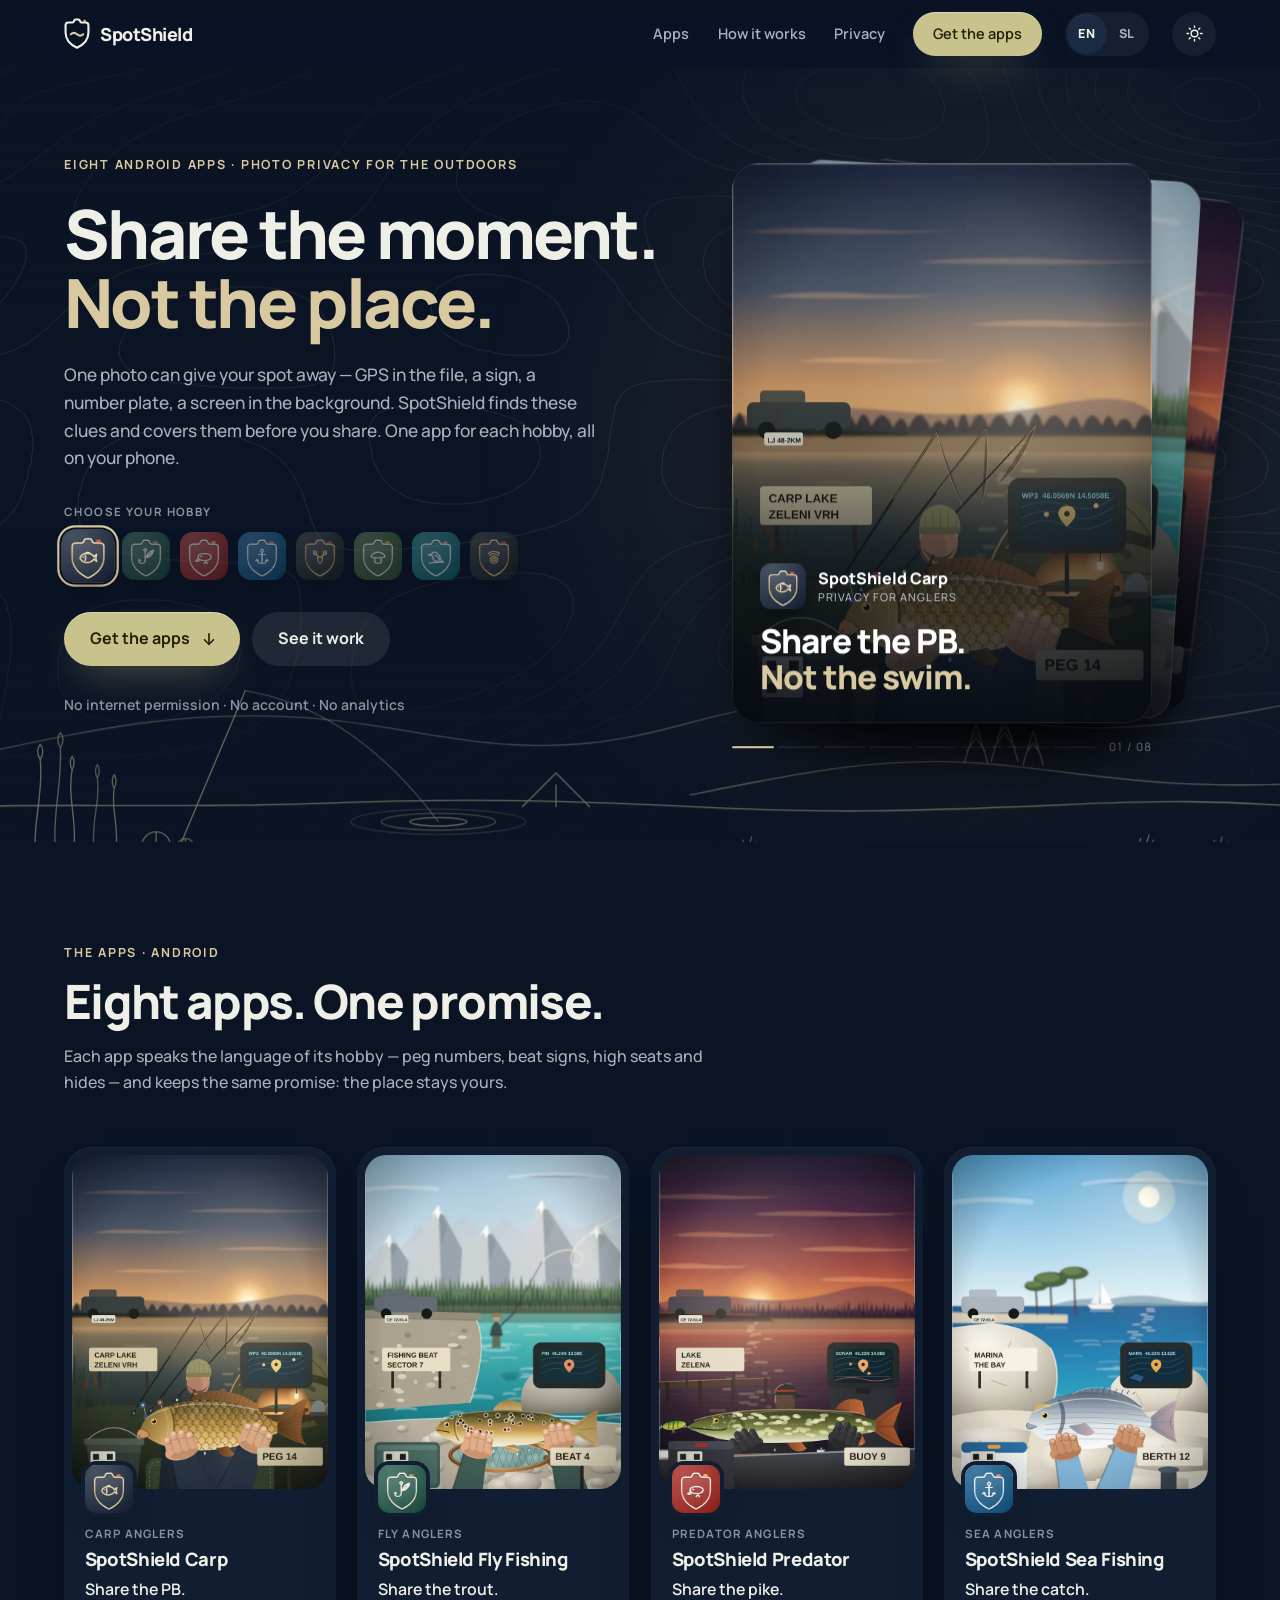
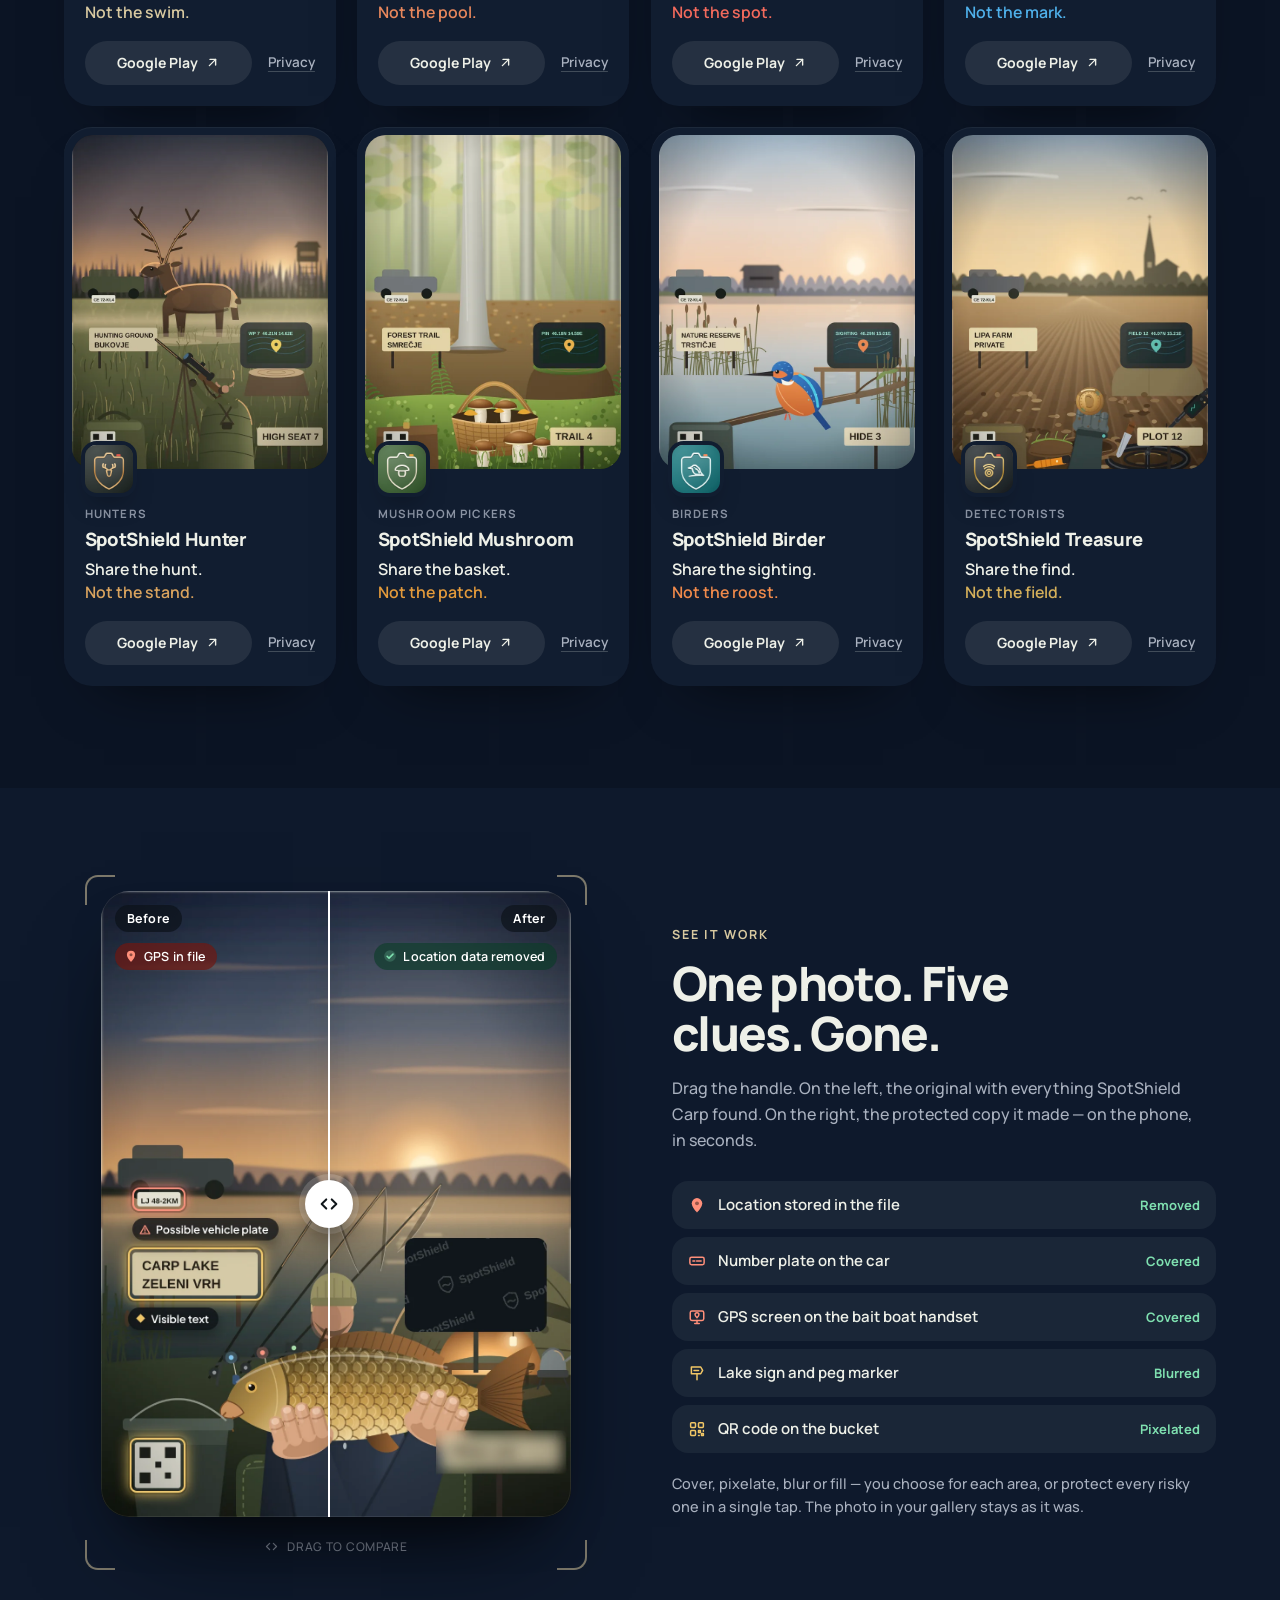
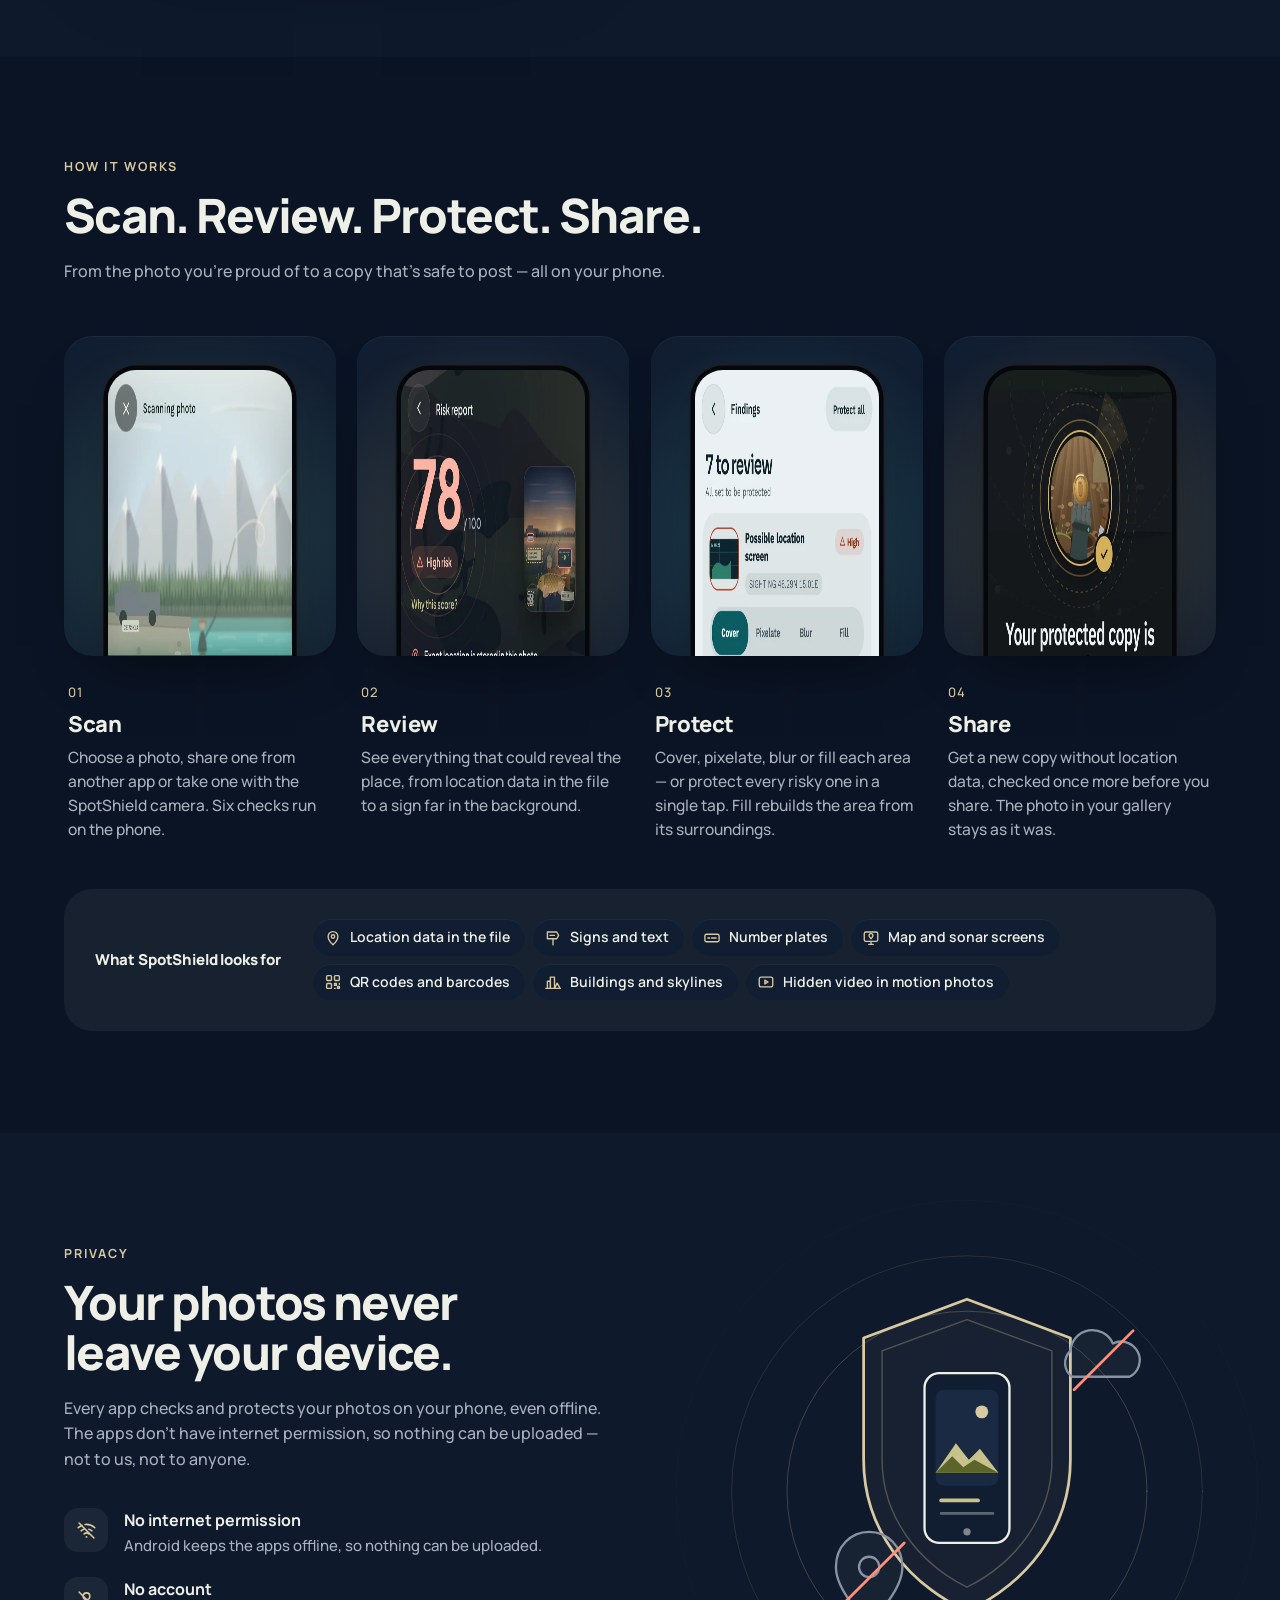
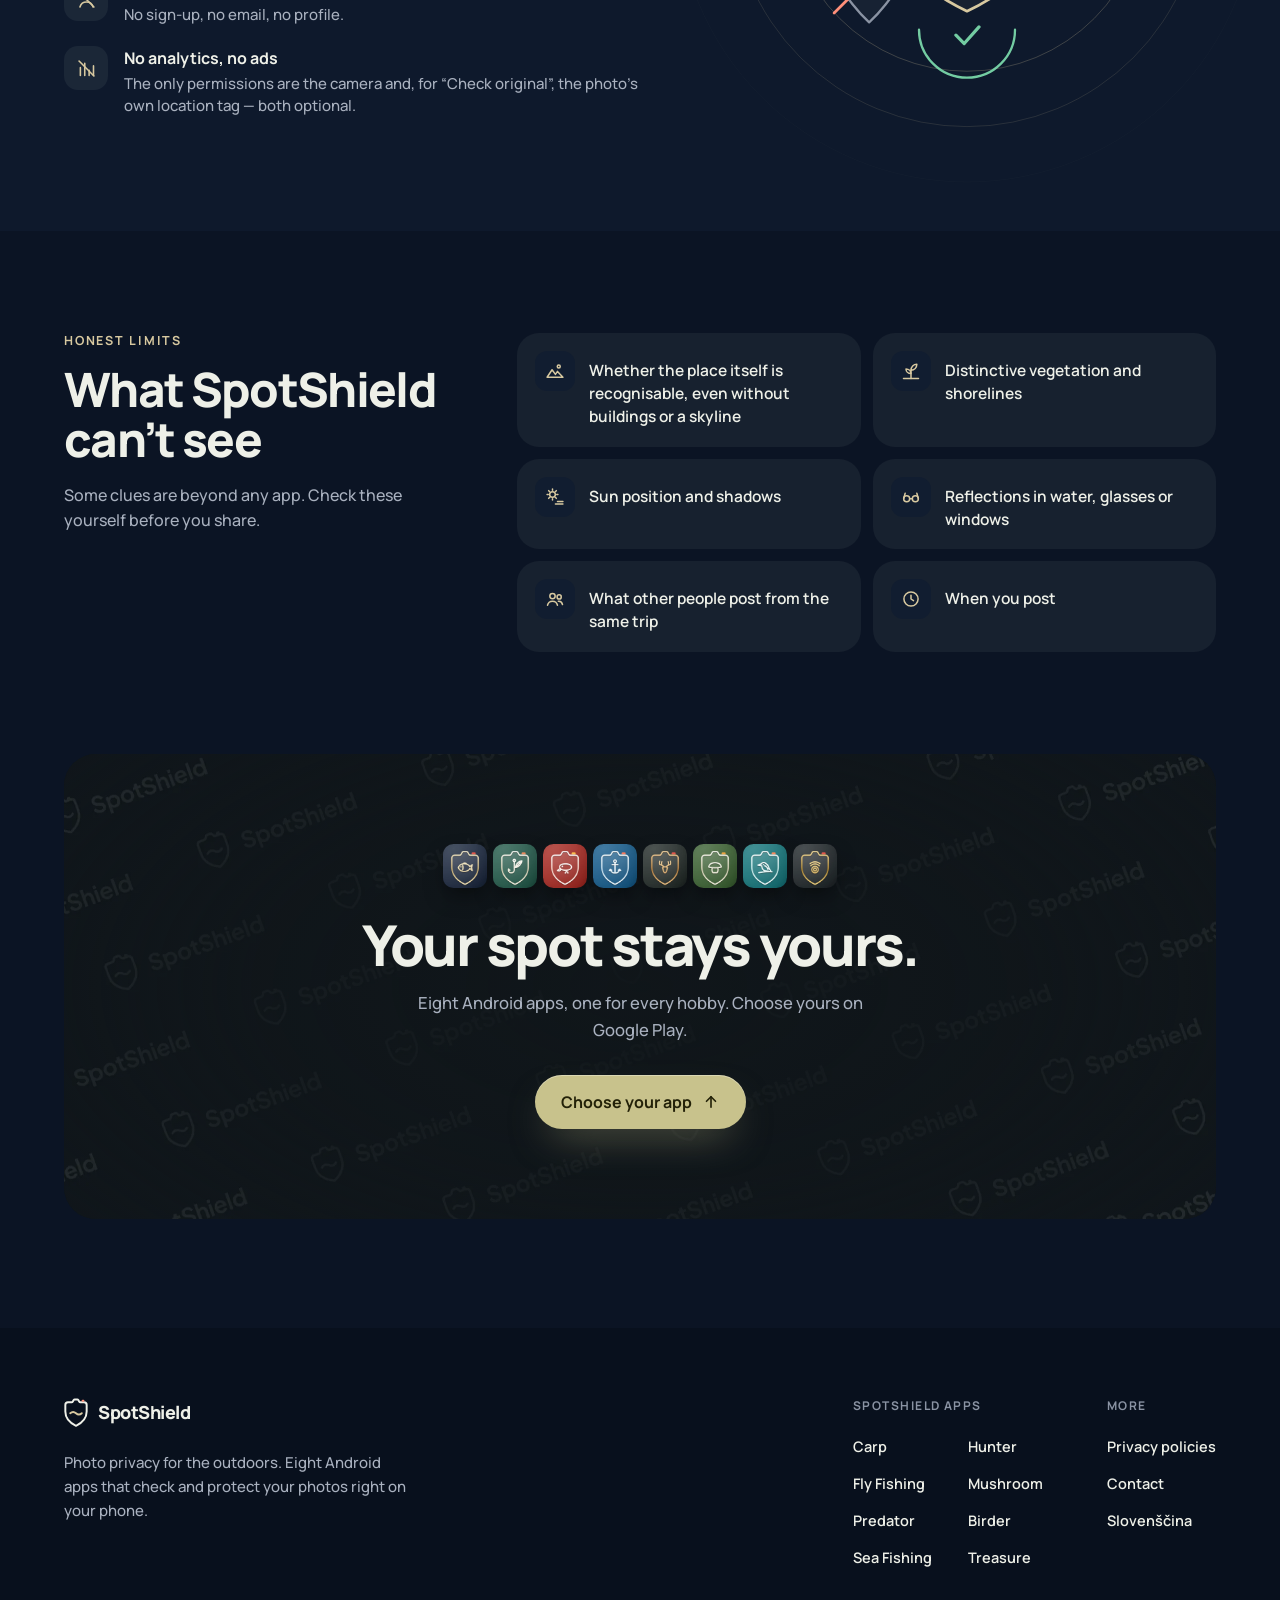
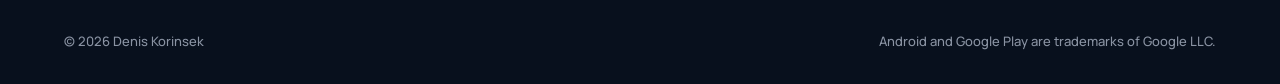
==== commit 088b3499: "Site moves to deniskorinsek.github.io/spotshield/ (repository renamed from Spotshield-Web) Co-Author" ====
--- a/index.html
+++ b/index.html
@@ -6,17 +6,17 @@
 <title>SpotShield — Share the moment. Not the place.</title>
 <meta name="description" content="Eight Android apps that find and cover the clues that give your spot away — GPS data, signs, number plates, screens — right on your phone. No internet permission, no account, no analytics.">
 <meta name="theme-color" content="#0B1424">
-<link rel="canonical" href="https://deniskorinsek.github.io/Spotshield-Web/">
-<link rel="alternate" hreflang="en" href="https://deniskorinsek.github.io/Spotshield-Web/">
-<link rel="alternate" hreflang="sl" href="https://deniskorinsek.github.io/Spotshield-Web/sl/">
-<link rel="alternate" hreflang="x-default" href="https://deniskorinsek.github.io/Spotshield-Web/">
+<link rel="canonical" href="https://deniskorinsek.github.io/spotshield/">
+<link rel="alternate" hreflang="en" href="https://deniskorinsek.github.io/spotshield/">
+<link rel="alternate" hreflang="sl" href="https://deniskorinsek.github.io/spotshield/sl/">
+<link rel="alternate" hreflang="x-default" href="https://deniskorinsek.github.io/spotshield/">
 <meta property="og:type" content="website">
 <meta property="og:site_name" content="SpotShield">
 <meta property="og:locale" content="en_GB">
 <meta property="og:title" content="SpotShield — Share the moment. Not the place.">
 <meta property="og:description" content="Eight Android apps that find and cover the clues that give your spot away — GPS data, signs, number plates, screens — right on your phone. No internet permission, no account, no analytics.">
-<meta property="og:url" content="https://deniskorinsek.github.io/Spotshield-Web/">
-<meta property="og:image" content="https://deniskorinsek.github.io/Spotshield-Web/assets/img/og-image-en.jpg">
+<meta property="og:url" content="https://deniskorinsek.github.io/spotshield/">
+<meta property="og:image" content="https://deniskorinsek.github.io/spotshield/assets/img/og-image-en.jpg">
 <meta property="og:image:width" content="1200">
 <meta property="og:image:height" content="630">
 <meta name="twitter:card" content="summary_large_image">
